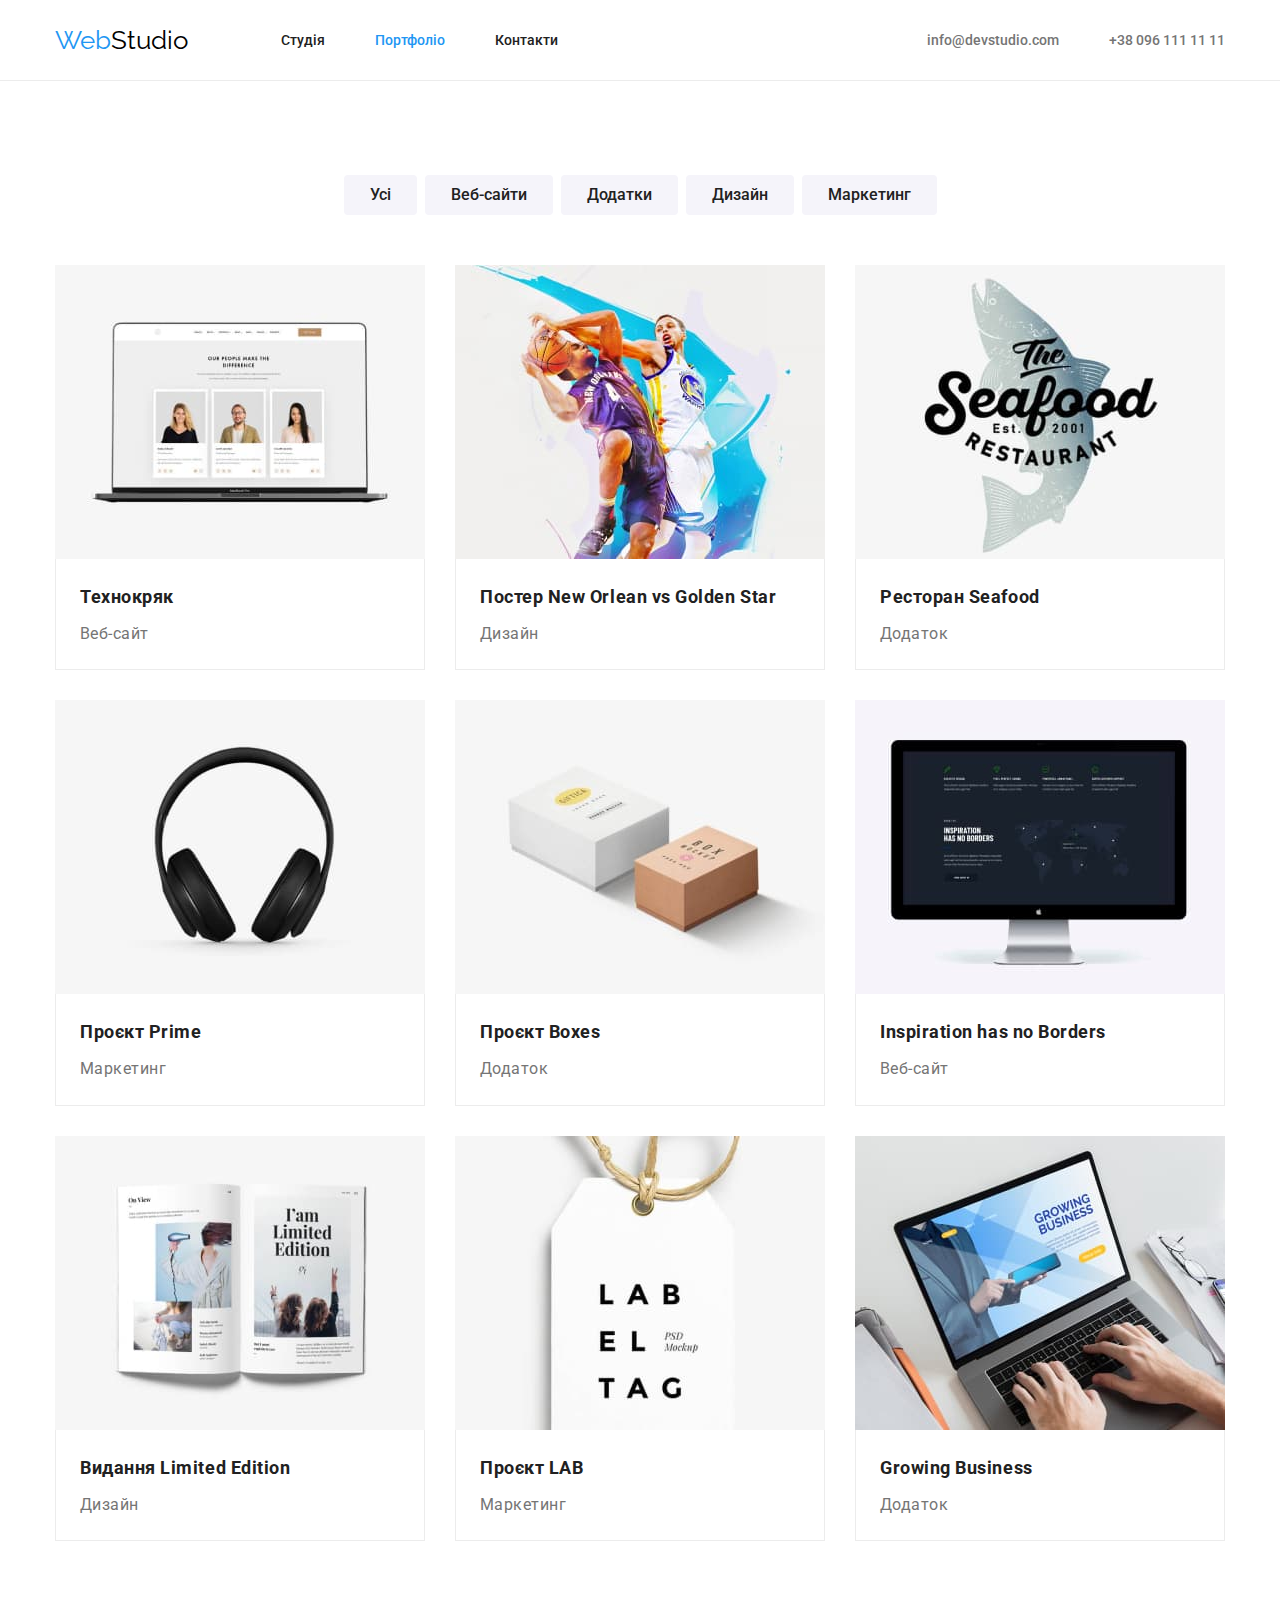
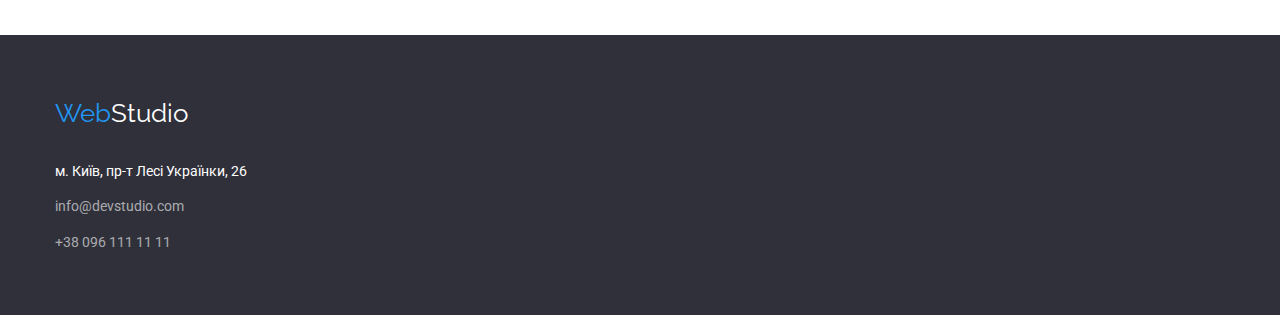
==== portfolio.html @ 14c79001 "Клонирование" ====
<!DOCTYPE html>
<html lang="uk">
  <head>
    <meta charset="UTF-8" />
    <meta http-equiv="X-UA-Compatible" content="IE=edge" />
    <meta name="viewport" content="width=device-width, initial-scale=1.0" />
    <title>Portfolio</title>

    <link rel="preconnect" href="https://fonts.googleapis.com" />
    <link rel="preconnect" href="https://fonts.gstatic.com" crossorigin />
    <link
      href="https://fonts.googleapis.com/css2?family=Raleway:wght@700&family=Roboto:wght@400;500;700;900&display=swap"
      rel="stylesheet"
    />

    <link
      rel="stylesheet"
      href="https://cdnjs.cloudflare.com/ajax/libs/modern-normalize/1.1.0/modern-normalize.min.css"
    />
    <link rel="stylesheet" href="css/styles.css" />
  </head>
  <body>
    <!-- Header -->
    <header class="page-header">
      <div class="header-container display">
          <a
            href="https://borschvs.github.io/goit-markup-hw-03/"
            class="logo"
            rel="noopener"
            target="_blank"
            >Web<span class="logo-type">Studio</span></a
          >

        <!-- Navigation -->
        <nav class="main-nav">
          <ul class="site-nav list">
            <li class="item"><a href="./index.html" class="nav-link">Студія</a></li>
            <li class="item"><a href="#" class="nav-link visit" target="_self" rel="nofollow">Портфоліо</a></li>
            <li class="item"><a href="#" class="nav-link">Контакти</a></li>
          </ul>
        </nav>
          <ul class="contacts list">
            <li class="item">
              <a href="mailto:info@devstudio.com" class="contacts-link"
                >info@devstudio.com</a
              >
            </li>
            <li class="item">
              <a href="tel:+380961111111" class="contacts-link"
                >+38 096 111 11 11</a
              >
            </li>
          </ul>
      </div>
    </header>
    <!-- Main section -->
    <main>
      <!-- Buttons filter -->
       <section class="main-section">
        <div class="container">
        <h1 class="visually-hidden">Menu</h1>
        <ul class="filter list">
          <li class="button-items"><button type="button" class="btn element">Усі</button></li>
          <li class="button-items"><button type="button" class="btn element">Веб-сайти</button></li>
          <li class="button-items"><button type="button" class="btn element">Додатки</button></li>
          <li class="button-items"><button type="button" class="btn element">Дизайн</button></li>
          <li class="button-items"><button type="button" class="btn element">Маркетинг</button></li>
        </ul>

        <h2 class="visually-hidden">Портфоліо</h2>

        <ul class="portfolio list">
          <li class="portfolio-item">
            <a href="#" class="portfolio-link">
            <img
              src="images-portfolio/technocrack.jpg"
              alt="Ноутбук із зображенням сайту"
              width="370"
            />
            <div class="item-container">
              <h3 class="subtitle portfolio">Технокряк</h3>
              <p class="subtitle-text type">Веб-сайт</p>
            </div>
          </a>
          </li>
          <li class="portfolio-item">
            <a href="" class="portfolio-link">
            <img
              src="images-portfolio/new-orlean-vs-gs.jpg"
              alt="Дизайн постеру з баскетболістами"
              width="370"
            />
            <div class="item-container">
              <h3 class="subtitle portfolio">
                Постер New Orlean vs Golden Star
              </h3>
              <p class="subtitle-text type">Дизайн</p>
              </div>
          </a>
          </li>
          <li class="portfolio-item">
            <a href="#" class="portfolio-link">
            <img
              src="images-portfolio/seafood.jpg"
              alt="Логотип ресторану з морепродуктами"
              width="370"
            />
            <div class="item-container">
              <h3 class="subtitle portfolio">Ресторан Seafood</h3>
              <p class="subtitle-text type">Додаток</p>
            </div>
          </a>
          </li>
          <li class="portfolio-item">
            <a href="" class="portfolio-link">
            <img 
            src="images-portfolio/prime.jpg" 
            alt="Навушники" 
            width="370"
            />
            <div class="item-container">
              <h3 class="subtitle portfolio">Проєкт Prime</h3>
              <p class="subtitle-text type">Маркетинг</p>
            </div>
          </a>
          </li>
          <li class="portfolio-item">
            <a href="" class="portfolio-link">
            <img 
            src="images-portfolio/boxes.jpg" 
            alt="Коробки з написами" 
            width="370"
            />
            <div class="item-container">
              <h3 class="subtitle portfolio">Проєкт Boxes</h3>
              <p class="subtitle-text type">Додаток</p>
            </div>
          </a>
        </li>
          <li class="portfolio-item">
            <a href="" class="portfolio-link">
            <img
              src="images-portfolio/inspiration.jpg"
              alt="Екран комп'ютера"
              width="370"
            />
            <div class="item-container">
              <h3 class="subtitle portfolio">Inspiration has no Borders</h3>
              <p class="subtitle-text type">Веб-сайт</p>
            </div>
          </a>
        </li>
          <li class="portfolio-item">
            <a href="" class="portfolio-link">
            <img 
            src="images-portfolio/lim-edition.jpg" 
            alt="Книга" 
            width="370"
            />
            <div class="item-container">
              <h3 class="subtitle portfolio">Видання Limited Edition</h3>
              <p class="subtitle-text type">Дизайн</p>
            </div>
          </a>
        </li>
          <li class="portfolio-item">
            <a href="" class="portfolio-link">
            <img
              src="images-portfolio/lab.jpg"
              alt="Бірка з підписом 'Lab el tag'"
              width="370"
            />
            <div class="item-container">
              <h3 class="subtitle portfolio">Проєкт LAB</h3>
              <p class="subtitle-text type">Маркетинг</p>
            </div>
          </a>
        </li>
          <li class="portfolio-item">
            <a href="" class="portfolio-link">
            <img
              src="images-portfolio/growing.jpg"
              alt="Ноутбук з веб-сайтом на екрані"
              width="370"
            />
            <div class="item-container">
              <h3 class="subtitle portfolio">Growing Business</h3>
              <p class="subtitle-text type">Додаток</p>
            </div>
          </a>
        </li>
        </ul>
      </div>
      </section>
    </main>
    <!-- Footer -->
    <footer>
      <div class="footer container">
        <a href="#" class="logo footer"
          >Web<span class="logo-type">Studio</span></a
        >
        <address class="location">
          <span class="location-type">м. Київ, пр-т Лесі Українки, 26</span>
          <ul class="footer list">
            <li class="item">
              <a href="mailto:info@devstudio.com" class="footer contacts-link"
                >info@devstudio.com</a
              >
            </li>
            <li class="item">
              <a href="tel:+380961111111" class="footer contacts-link"
                >+38 096 111 11 11</a
              >
            </li>
          </ul>
        </address>
      </div>
    </footer>
  </body>
</html>
---- css/styles.css ----
/* #2196F3; #000000; #ffffff; цвета лого */

/* Основной цвет текста color: #757575; */

/* Дополнительный цвет текста color: #212121; */

/* hover #2196F3; */

/* Основной background-color: #ffffff; */

/* Дополнительный background-color: #F5F4FA; */

/* Шаблы  */

/* центрирование margin: 0 auto; */
/* рамка не влияющая на размер элемента */
/* outline: 2px solid (color); */
/* Прозрачная рамка "outline: 2px solid transparent" */

/* Замена Width в FB */
/* flex-basis: calc((100% - кіль-сть_відступів_в_рядку * довжина_одного_відступу_в_рядку) / кіль-сть_елементів_в_рядку) */

/* Default shadow */
/* box-shadow: 0px 2px 1px -1px rgba(0, 0, 0, 0.2), 
0px 1px 1px 0px rgba(0, 0, 0, 0.14), 
0px 1px 3px 0px rgba(0, 0, 0, 0.12); */

/* 

icon {
  display: inline-block; - позволяет корректировать геометрию сточных элементов
  vertical-align: middle; - Центрирование иконок по уровню самого высокого элемента (по центру)
} */

/* Rules: */
/* 1170px gutter 30px отступ слева 15 и справа 15 = 1200px */
/* Не заюзал бордер-бокс - не человек */
/* Проверка верстки переполнением контентом! */

/* Default styles*/
html {
  box-sizing: border-box;
}

img {
  display: block;
}

:root {
  --primary-text-color: #757575;
  --title-text-color: #212121;
  --accent-color: #2196f3;
  --primary-white-color: #ffffff;
  --hover-button-color: #1d86dd;
  --background-color: #2f303a;
  --second-bg-color: #f5f4fa;

  --logo-color: #000000;

  --underline-color: #ececec;

  /* Portfolio */
  --btn-menu-color: #f5f4fa;

  --footer-address-color: rgba(255, 255, 255, 0.6);

  --outline-control-color: #06b785;

  font-family: "Raleway", sans-serif;
  font-family: "Roboto", sans-serif;
}

body {
  font-family: "Roboto", sans-serif;
  background-color: var(--primary-white-color);
  color: var(--primary-text-color);
  margin: 0;
}

/* Скрытие логических элементов (шаблон) 
(Например семантически необходимый, 
но не нужный заголовок в section */

.visually-hidden {
  position: absolute;
  width: 1px;
  height: 1px;
  margin: -1px;
  border: 0;
  padding: 0;

  white-space: nowrap;
  clip-path: inset(100%);
  clip: rect(0 0 0 0);
  overflow: hidden;
}


.section.team {
  margin-bottom: 0;
  padding-top: 94px;
  padding-bottom: 94px;

  background-color: var(--second-bg-color);
}

.main-section {
  padding-top: 94px;
  padding-bottom: 94px;
}



/* Page header */

.page-header {
  border-bottom: 1px solid var(--underline-color);
}

.header-container {
  width: 1200px;
  padding: 0 15px;
  margin: 0 auto;
}

.header-container.display {
  display: flex;
  align-items: center;
}

/* LOGO */

.nav-link.visit {
  color: var(--accent-color);
}

.logo {
  font-family: "Raleway", sans-serif;
  font-size: 26px;
  color: var(--accent-color);
  text-decoration: none;
  line-height: 1.4;
}

.logo > .logo-type {
  color: var(--logo-color);
}

.logo.footer > .logo-type {
  color: var(--primary-white-color);
}

.logo.footer {
  display: inline-block;
  margin-bottom: 28px;
}

/* Navigation */

.list {
  list-style: none;
  padding: 0;
  margin: 0;
}

.footer > .item + .item {
margin-top: 12px;
}

.main-nav {
  margin-left: 93px;
}

.site-nav {
  display: flex;
}

/* Один из вариантов установки корректных отступов без первого элемента */

/* .site-nav .item + .item,
.contacts .item + .item {
  margin-left: 50px;
} */

/* Современный вариант */

.site-nav,
.contacts {
  display: flex;
  gap: 50px;
}

.contacts.list {
  margin-left: auto;
}

.nav-link,
.contacts-link {
  display: block;
  padding: 32px 0;

  color: var(--title-text-color);
  text-decoration: none;
  font-weight: 500;
  font-size: 14px;
  line-height: 1.17;
}

.contacts-link {
  color: var(--primary-text-color);
}

.nav-link:hover,
.contacts-link:hover,
.nav-link:focus,
.contacts-link:focus {
  color: var(--accent-color);
}

/* Hero */
.hero {
  text-align: center;
  padding-top: 200px;
  padding-bottom: 200px;
  background-color: var(--background-color);
}

.hero-title {
  margin-left: auto;
  margin-right: auto;
  margin-top: 0;
  margin-bottom: 0;
  max-width: 696px;

  color: var(--primary-white-color);

  font-size: 44px;
  font-weight: 900;
  line-height: 1.36;
  text-align: center;
letter-spacing: 0.06em;
text-transform: uppercase;
}

/* Button default */

.button {
  display: inline-block;
  min-width: 216px;
  height: 50px;
  padding: 10px 32px;

  font-size: 16px;
  line-height: 1.87;
  font-weight: 700;

  color: var(--title-text-color);
  background-color: var(--background-color);

  border: 2px solid transparent;
  border-radius: 4px;
}

/* Primary btn */

.button.primary {
  margin-top: 30px;
  display: block;
  margin-left: auto;
  margin-right: auto;

  color: var(--primary-white-color);
  background-color: var(--accent-color);
  border: 2px solid transparent;
}

button.primary:hover,
button.primary:focus {
  background-color: var(--hover-button-color);
  cursor: pointer;
}

.button.primary:active {
  color: var(--accent-color);
  background-color: transparent;
  border: 2px solid var(--accent-color);
  cursor: pointer;
}

/* Sections & titles & lists & sybtitles */

/* h2 */

.section.team {
  margin-bottom: 0;
  padding-bottom: 94px;

  background-color: var(--second-bg-color);
}

.section-title {
  color: var(--title-text-color);
  margin-top: 0;
  margin-bottom: 0;

  font-weight: 700;
  font-size: 36px;
  line-height: 1.16;
}

.section-title.team {
  margin-bottom: 50px;
}

/* Lists */

.feauture.section {
  padding-top: 94px;
  padding-bottom: 94px;
}

.feauture-list {
  display: flex;
  flex-wrap: wrap;

  font-size: 14px;
  font-weight: 400;
  line-height: 1.7;
}

.feauture-list .item {
  width: calc((100% - 90px) / 4);
}

.feauture-list .item:not(:nth-child(4n)) {
  margin-right: 30px;
}

.feauture-list .item:not(:nth-child(-n + 4)) {
  margin-bottom: 0;
}

/* About us */

.section.about {
  padding-bottom: 94px;
}

.about-list {
  display: flex;
  flex-wrap: wrap;
  gap: 30px;
}

/* .about-list {
  display: flex;
}

.about-list .item {
  width: calc((100% - 60px) / 3);
  outline: 1px solid var(--outline-control-color);
}

.about-list .item:not(:nth-child(3n)) {
  margin-right: 30px;
} 

.about-list .item:not(:nth-child(-n + 3)) {
 margin-bottom: 0;
} */

/* Team */

.team-list {
  display: flex;
  flex-wrap: wrap;
  gap: 30px;
}

.team-list .item {
  background-color: var(--primary-white-color);
  box-shadow: 0px 1px 3px rgba(0, 0, 0, 0.12), 0px 1px 1px rgba(0, 0, 0, 0.14),
    0px 2px 1px rgba(0, 0, 0, 0.2);
  border-radius: 0px 0px 4px 4px;

  font-weight: 400;
  font-size: 16px;
  line-height: 1.2;
  text-align: center;
  letter-spacing: 0.03em;
  text-align: center;
}

/* Subtitle h3 */

.subtitle {
  margin-bottom: 0;
  margin-top: 0;

  font-weight: 700;
  font-size: 14px;
  line-height: 1.15;
  letter-spacing: 0.03em;
  text-transform: uppercase;
  color: var(--title-text-color);
}
.subtitle-container {
  padding-top: 30px;
  padding-bottom: 30px;
}

.feauture-text {
  margin-top: 10px;
  margin-bottom: 0;

  font-weight: 400;
  font-size: 14px;
  line-height: 1.17;
}

.subtitle-team {
  margin: 0;
  margin-bottom: 10px;

  color: var(--title-text-color);
  font-size: 16px;
  font-weight: 500;
  line-height: 1.18;
}

.subtitle-text.team {
  margin: 0;
  font-size: 16px;
  line-height: 1.18;
}

/* Container centering*/

.container {
  width: 1200px;
  padding-left: 15px;
  padding-right: 15px;
  margin-top: 0px;
  margin-left: auto;
  margin-right: auto;
}

/* title centering */

.centered {
  text-align: center;
  margin-bottom: 50px;
}

/* Footer & Address */

footer {
  padding-top: 60px;
  padding-bottom: 60px;
  background-color: var(--background-color);
}

.footer.container {
  width: 1200px;
  padding: 0 15px;
  margin-top: 0px;
  margin-left: auto;
  margin-right: auto;
  margin-bottom: 0;
}

.location {
  font-style: normal;
  font-weight: 400;
  font-size: 14px;
  line-height: 1.7;
}

.location > .location-type {
  display: inline-block;
  color: var(--primary-white-color);
  margin-bottom: 12px;
}

.footer.contacts-link {
  display: inline-block;
  padding: 0px;

  font-weight: 400;
  color: var(--footer-address-color);
}


.footer.contacts-link:hover {
  color: var(--accent-color);
}

/* 1 of flex variants */

/* .test-container {
  
  width: 1230px;
  padding-left: 15px;
  padding-right: 15px;
  margin-left: auto;
  margin-right: auto;
}


.flex-conteiner {
  display: flex;
  flex-wrap: wrap;
  background-color: teal;

}

.flex-element {
  width: 380px;
  width: calc((100% - 60px) / 3);
  background-color: tomato; 
}

.flex-element:not(:nth-child(3n)) {
  margin-right: 30px;
}

.flex-element:not(:nth-last-child(-n+3)) {
  margin-bottom: 30px;
} */

/* Portfolio styles */

/* Button menu */

.filter.list {
  display: flex;
  flex-wrap: wrap;
  justify-content: center;
  gap: 8px;
  margin-bottom: 50px;
  padding: 0;
}

.button-items {
  min-width: 73px;
}

.btn {
  font-size: 16px;
  font-weight: 500;
  line-height: 1.6;
  text-align: center;

  border: 2px solid transparent;
  border-radius: 4px;
  padding: 6px 25px;
}

.btn.element {
  color: var(--title-text-color);
  background-color: var(--btn-menu-color);
  border: 1px solid transparent;
}

.btn.element:hover,
.btn.element:focus {
  color: var(--primary-white-color);
  background-color: var(--hover-button-color);
  cursor: pointer;
}

.btn.element:active {
  color: var(--accent-color);
  background-color: var(--primary-white-color);
  border: 1px solid var(--accent-color);
  cursor: pointer;
}

/* Portfolio */

.item-container {
  padding: 20px 24px;

  background-color: var(--primary-white-color);
  border-left: 1px solid var(--underline-color);
  border-right: 1px solid var(--underline-color);
  border-bottom: 1px solid var(--underline-color);
}

.portfolio.list {
  display: flex;
  flex-wrap: wrap;
  gap: 30px;
}


.portfolio-link {
  text-decoration: none;
}

.subtitle.portfolio {
  text-transform: none;
  font-size: 18px;
  line-height: 2;
  letter-spacing: 6%;
}

.subtitle-text.type {
  margin: 0;
  margin-top: 4px;

  font-weight: 400;
  font-size: 16px;
  line-height: 1.9;
  letter-spacing: 0.03em;

  color: var(--primary-text-color);
}
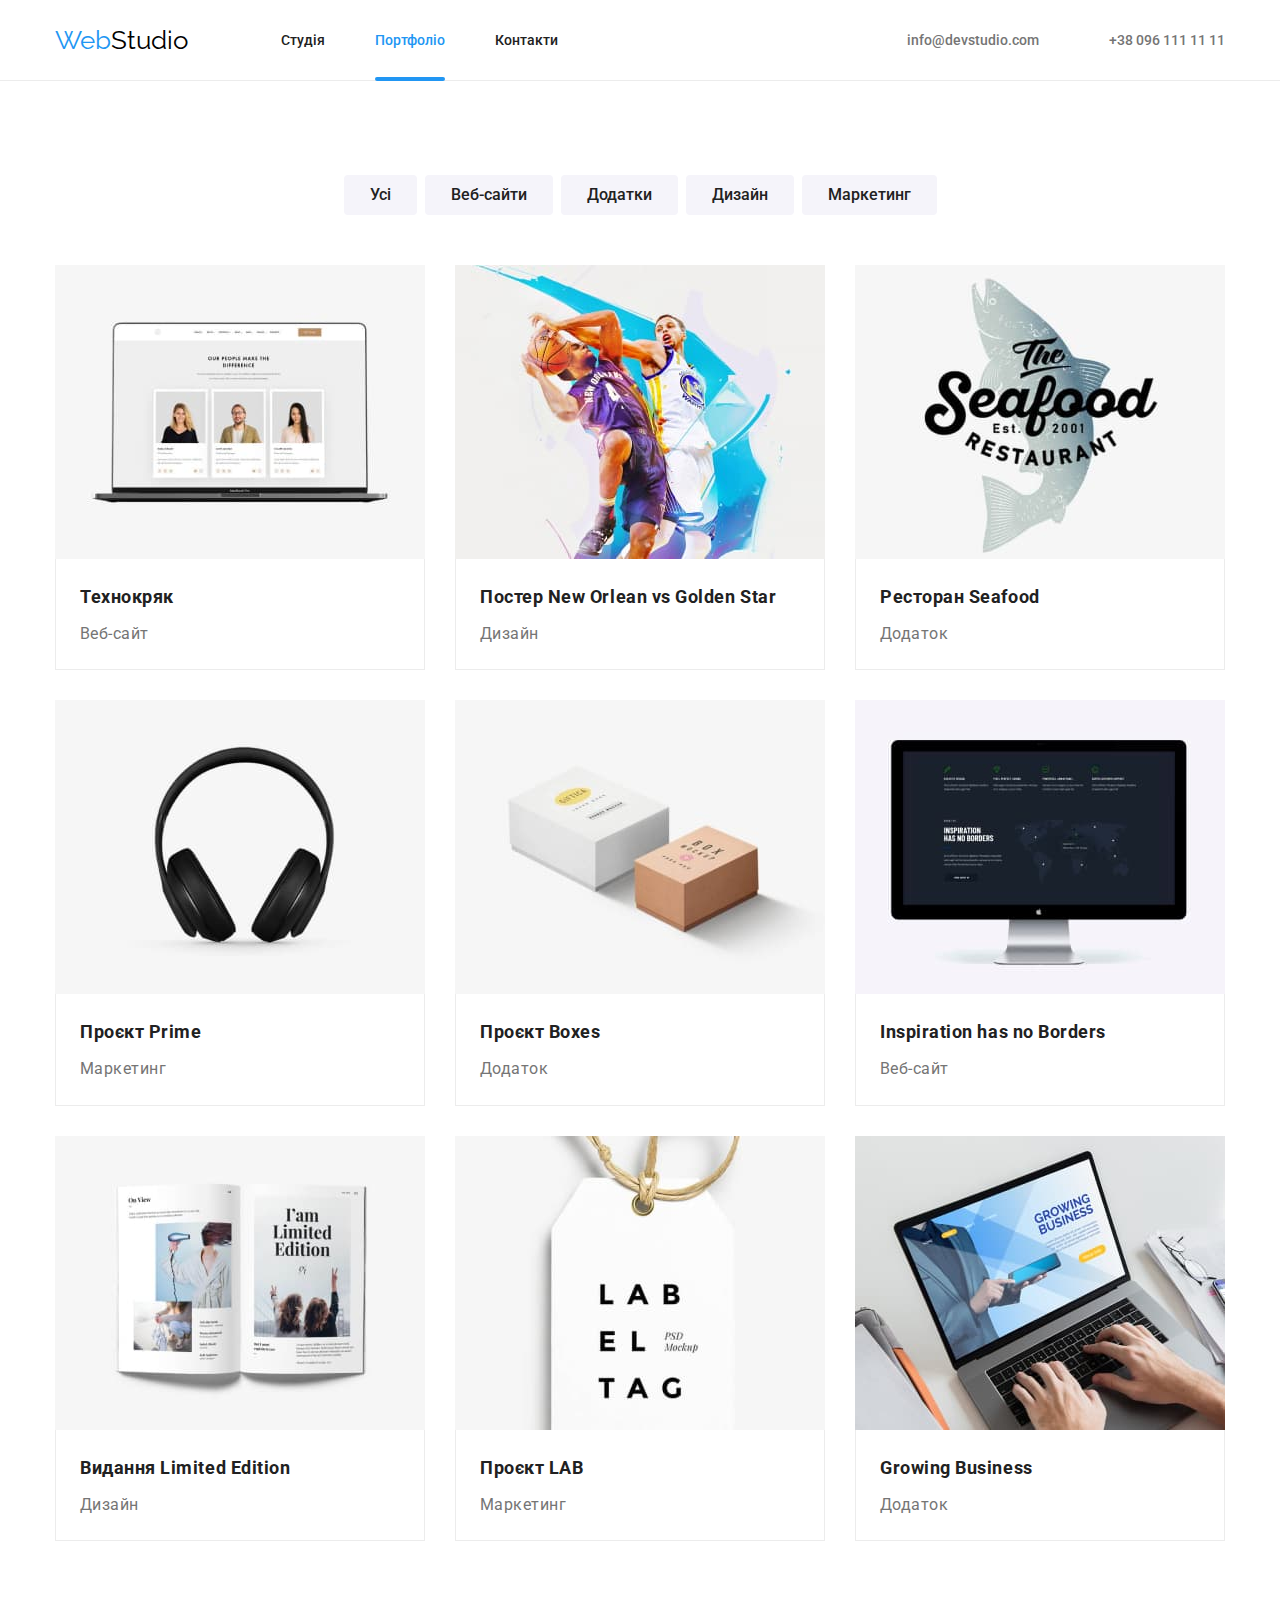
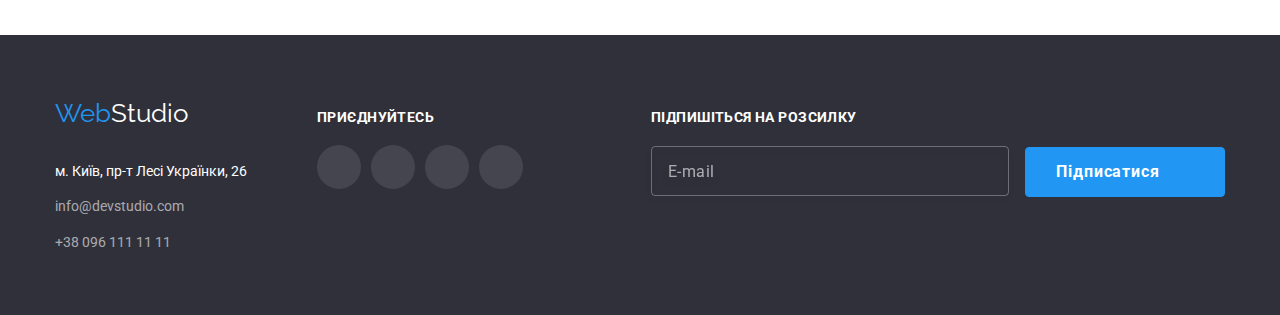
==== commit e61594b5: "Робота над помилками hw-6" ====
--- a/portfolio.html
+++ b/portfolio.html
@@ -24,7 +24,7 @@
     <header class="page-header">
       <div class="header-container display">
           <a
-            href="https://borschvs.github.io/goit-markup-hw-03/"
+            href="https://borschvs.github.io/goit-markup-hw-06/"
             class="logo"
             rel="noopener"
             target="_blank"
@@ -39,22 +39,26 @@
             <li class="item"><a href="#" class="nav-link">Контакти</a></li>
           </ul>
         </nav>
-          <ul class="contacts list">
-            <li class="item">
-              <a href="mailto:info@devstudio.com" class="contacts-link"
-                >info@devstudio.com</a
-              >
-            </li>
-            <li class="item">
-              <a href="tel:+380961111111" class="contacts-link"
-                >+38 096 111 11 11</a
-              >
-            </li>
-          </ul>
+        <ul class="contacts list">
+          <li class="contacts-item">
+            <a href="mailto:info@devstudio.com" class="contacts-link"
+              ><svg class="icon-post" width="16" height="12">
+                <use href="./images/symbol-defs.svg#icon-envelope"></use>
+              </svg>info@devstudio.com</a
+            >
+          </li>
+          <li class="contacts-item">
+            <a href="tel:+380961111111" class="contacts-link"
+              ><svg class="icon-phone" width="10" height="16">
+                <use href="./images/symbol-defs.svg#icon-smartphone"></use>
+              </svg>+38 096 111 11 11</a
+            >
+          </li>
+        </ul>
       </div>
     </header>
     <!-- Main section -->
-    <main>
+    <main class="main-portfolio">
       <!-- Buttons filter -->
        <section class="main-section">
         <div class="container">
@@ -64,7 +68,7 @@
           <li class="button-items"><button type="button" class="btn element">Веб-сайти</button></li>
           <li class="button-items"><button type="button" class="btn element">Додатки</button></li>
           <li class="button-items"><button type="button" class="btn element">Дизайн</button></li>
-          <li class="button-items"><button type="button" class="btn element">Маркетинг</button></li>
+          <li class="button-items test"><button type="button" class="btn element">Маркетинг</button></li>
         </ul>
 
         <h2 class="visually-hidden">Портфоліо</h2>
@@ -72,11 +76,15 @@
         <ul class="portfolio list">
           <li class="portfolio-item">
             <a href="#" class="portfolio-link">
+              <div class="text-position">
             <img
               src="images-portfolio/technocrack.jpg"
               alt="Ноутбук із зображенням сайту"
               width="370"
-            />
+              class="img-box"
+            />
+            <p class="description-text">Ресурс пропонує комплексні пропозиції з різним рівнем функціоналу та сервісів. Все це дозволить відвідувачу отримати вичерпні відомості про компанію чи приватну особу.</p>
+          </div>
             <div class="item-container">
               <h3 class="subtitle portfolio">Технокряк</h3>
               <p class="subtitle-text type">Веб-сайт</p>
@@ -85,11 +93,14 @@
           </li>
           <li class="portfolio-item">
             <a href="" class="portfolio-link">
+              <div class="text-position">
             <img
               src="images-portfolio/new-orlean-vs-gs.jpg"
               alt="Дизайн постеру з баскетболістами"
               width="370"
             />
+            <p class="description-text">Ресурс пропонує комплексні пропозиції з різним рівнем функціоналу та сервісів. Все це дозволить відвідувачу отримати вичерпні відомості про компанію чи приватну особу.</p>
+            </div>
             <div class="item-container">
               <h3 class="subtitle portfolio">
                 Постер New Orlean vs Golden Star
@@ -100,11 +111,14 @@
           </li>
           <li class="portfolio-item">
             <a href="#" class="portfolio-link">
+              <div class="text-position">
             <img
               src="images-portfolio/seafood.jpg"
               alt="Логотип ресторану з морепродуктами"
               width="370"
             />
+            <p class="description-text">Ресурс пропонує комплексні пропозиції з різним рівнем функціоналу та сервісів. Все це дозволить відвідувачу отримати вичерпні відомості про компанію чи приватну особу.</p>
+            </div>
             <div class="item-container">
               <h3 class="subtitle portfolio">Ресторан Seafood</h3>
               <p class="subtitle-text type">Додаток</p>
@@ -113,11 +127,14 @@
           </li>
           <li class="portfolio-item">
             <a href="" class="portfolio-link">
+              <div class="text-position">
             <img 
             src="images-portfolio/prime.jpg" 
             alt="Навушники" 
             width="370"
             />
+            <p class="description-text">Ресурс пропонує комплексні пропозиції з різним рівнем функціоналу та сервісів. Все це дозволить відвідувачу отримати вичерпні відомості про компанію чи приватну особу.</p>
+            </div>
             <div class="item-container">
               <h3 class="subtitle portfolio">Проєкт Prime</h3>
               <p class="subtitle-text type">Маркетинг</p>
@@ -126,11 +143,14 @@
           </li>
           <li class="portfolio-item">
             <a href="" class="portfolio-link">
+              <div class="text-position">
             <img 
             src="images-portfolio/boxes.jpg" 
             alt="Коробки з написами" 
             width="370"
             />
+            <p class="description-text">Ресурс пропонує комплексні пропозиції з різним рівнем функціоналу та сервісів. Все це дозволить відвідувачу отримати вичерпні відомості про компанію чи приватну особу.</p>
+            </div>
             <div class="item-container">
               <h3 class="subtitle portfolio">Проєкт Boxes</h3>
               <p class="subtitle-text type">Додаток</p>
@@ -139,24 +159,31 @@
         </li>
           <li class="portfolio-item">
             <a href="" class="portfolio-link">
+              <div class="text-position">
             <img
               src="images-portfolio/inspiration.jpg"
               alt="Екран комп'ютера"
               width="370"
             />
+            <p class="description-text">Ресурс пропонує комплексні пропозиції з різним рівнем функціоналу та сервісів. Все це дозволить відвідувачу отримати вичерпні відомості про компанію чи приватну особу.</p>
+            </div>
             <div class="item-container">
               <h3 class="subtitle portfolio">Inspiration has no Borders</h3>
               <p class="subtitle-text type">Веб-сайт</p>
-            </div>
-          </a>
-        </li>
-          <li class="portfolio-item">
-            <a href="" class="portfolio-link">
+
+            </div>
+          </a>
+        </li>
+          <li class="portfolio-item">
+            <a href="" class="portfolio-link">
+              <div class="text-position">
             <img 
             src="images-portfolio/lim-edition.jpg" 
             alt="Книга" 
             width="370"
             />
+          <p class="description-text">Ресурс пропонує комплексні пропозиції з різним рівнем функціоналу та сервісів. Все це дозволить відвідувачу отримати вичерпні відомості про компанію чи приватну особу.</p>
+            </div>
             <div class="item-container">
               <h3 class="subtitle portfolio">Видання Limited Edition</h3>
               <p class="subtitle-text type">Дизайн</p>
@@ -165,11 +192,14 @@
         </li>
           <li class="portfolio-item">
             <a href="" class="portfolio-link">
+              <div class="text-position">
             <img
               src="images-portfolio/lab.jpg"
               alt="Бірка з підписом 'Lab el tag'"
               width="370"
             />
+            <p class="description-text">Ресурс пропонує комплексні пропозиції з різним рівнем функціоналу та сервісів. Все це дозволить відвідувачу отримати вичерпні відомості про компанію чи приватну особу.</p>
+            </div>
             <div class="item-container">
               <h3 class="subtitle portfolio">Проєкт LAB</h3>
               <p class="subtitle-text type">Маркетинг</p>
@@ -178,11 +208,14 @@
         </li>
           <li class="portfolio-item">
             <a href="" class="portfolio-link">
+              <div class="text-position">
             <img
               src="images-portfolio/growing.jpg"
               alt="Ноутбук з веб-сайтом на екрані"
               width="370"
             />
+          <p class="description-text">Ресурс пропонує комплексні пропозиції з різним рівнем функціоналу та сервісів. Все це дозволить відвідувачу отримати вичерпні відомості про компанію чи приватну особу.</p>
+            </div>
             <div class="item-container">
               <h3 class="subtitle portfolio">Growing Business</h3>
               <p class="subtitle-text type">Додаток</p>
@@ -196,24 +229,67 @@
     <!-- Footer -->
     <footer>
       <div class="footer container">
-        <a href="#" class="logo footer"
-          >Web<span class="logo-type">Studio</span></a
-        >
-        <address class="location">
-          <span class="location-type">м. Київ, пр-т Лесі Українки, 26</span>
-          <ul class="footer list">
-            <li class="item">
-              <a href="mailto:info@devstudio.com" class="footer contacts-link"
-                >info@devstudio.com</a
-              >
-            </li>
-            <li class="item">
-              <a href="tel:+380961111111" class="footer contacts-link"
-                >+38 096 111 11 11</a
-              >
+        <div class="location-block">
+          <a href="#" class="logo footer">Web<span class="logo-type">Studio</span></a>
+
+          <address class="location">
+            <span class="location-type">м. Київ, пр-т Лесі Українки, 26</span>
+            <ul class="footer list">
+              <li class="item">
+                <a href="mailto:info@devstudio.com" class="footer contacts-link"
+                  >info@devstudio.com</a
+                >
+              </li>
+              <li class="item">
+                <a href="tel:+380961111111" class="footer contacts-link">+38 096 111 11 11</a>
+              </li>
+            </ul>
+          </address>
+        </div>
+        <div class="social-block">
+          <h3 class="subscribe subtitle">приєднуйтесь</h3>
+          <ul class="list social-icons">
+            <li class="icon-item">
+              <a class="social icon-link" href="#">
+                <svg class="team-icons">
+                  <use class="icon" href="./images/symbol-defs.svg#icon-instagram"></use>
+                </svg>
+              </a>
+            </li>
+            <li class="icon-item">
+              <a class="social icon-link" href="#">
+                <svg class="team-icons">
+                  <use class="icon" href="./images/symbol-defs.svg#icon-twitter"></use>
+                </svg>
+              </a>
+            </li>
+            <li class="icon-item">
+              <a class="social icon-link" href="#">
+                <svg class="team-icons">
+                  <use class="icon" href="./images/symbol-defs.svg#icon-facebook"></use>
+                </svg>
+              </a>
+            </li>
+            <li class="icon-item">
+              <a class="social icon-link" href="#">
+                <svg class="team-icons">
+                  <use class="icon" href="./images/symbol-defs.svg#icon-linkedin"></use>
+                </svg>
+              </a>
             </li>
           </ul>
-        </address>
+        </div>
+        <form class="subscribe-form">
+            <h3 class="submit-field-title">Підпишіться на розсилку</h3>
+          <label class="subscribe-field">
+            <input class="subscribe-input" class="email" type="email" placeholder="E-mail"/>
+          </label>
+            <button class="button-submit">
+              Підписатися
+              <svg class="icon-send" width="24" height="24"><use href="./images/symbol-defs.svg#icon-send"></use></svg>
+            </button>
+          </div>
+        </form>
       </div>
     </footer>
   </body>
--- a/css/styles.css
+++ b/css/styles.css
@@ -54,8 +54,13 @@
   --hover-button-color: #1d86dd;
   --background-color: #2f303a;
   --second-bg-color: #f5f4fa;
-
+  --bg-overlay-color: #c4c4c4;
   --logo-color: #000000;
+
+  --transparent-bgc-grey: rgba(47, 48, 58, 0.8);
+  --transparent-bgc-blue: rgba(33, 150, 243, 0.9);
+
+  --about-text-color: rgba(255, 255, 255, 1);
 
   --underline-color: #ececec;
 
@@ -68,6 +73,21 @@
 
   font-family: "Raleway", sans-serif;
   font-family: "Roboto", sans-serif;
+
+  /* icons */
+  --icon-color: #afb1b8;
+
+  --footer-icon-color: rgba(255, 255, 255, 0.1);
+
+  /* modal */
+  --backdrop-color: rgba(0, 0, 0, 0.1);
+
+  /* form */
+  --placeholder-color: rgba(117, 117, 117, 0.5);
+  --border-color: rgba(33, 33, 33, 0.2);
+  --border-color-subscribe: rgba(255, 255, 255, 0.3);
+
+  --filter-d-shadow: rgba(0, 0, 0, 0.15);
 }
 
 body {
@@ -95,7 +115,6 @@
   overflow: hidden;
 }
 
-
 .section.team {
   margin-bottom: 0;
   padding-top: 94px;
@@ -109,329 +128,12 @@
   padding-bottom: 94px;
 }
 
-
-
-/* Page header */
-
-.page-header {
-  border-bottom: 1px solid var(--underline-color);
-}
-
-.header-container {
-  width: 1200px;
-  padding: 0 15px;
-  margin: 0 auto;
-}
-
-.header-container.display {
-  display: flex;
-  align-items: center;
-}
-
-/* LOGO */
-
-.nav-link.visit {
-  color: var(--accent-color);
-}
-
-.logo {
-  font-family: "Raleway", sans-serif;
-  font-size: 26px;
-  color: var(--accent-color);
-  text-decoration: none;
-  line-height: 1.4;
-}
-
-.logo > .logo-type {
-  color: var(--logo-color);
-}
-
-.logo.footer > .logo-type {
-  color: var(--primary-white-color);
-}
-
-.logo.footer {
-  display: inline-block;
-  margin-bottom: 28px;
-}
-
-/* Navigation */
+/* list */
 
 .list {
   list-style: none;
   padding: 0;
   margin: 0;
-}
-
-.footer > .item + .item {
-margin-top: 12px;
-}
-
-.main-nav {
-  margin-left: 93px;
-}
-
-.site-nav {
-  display: flex;
-}
-
-/* Один из вариантов установки корректных отступов без первого элемента */
-
-/* .site-nav .item + .item,
-.contacts .item + .item {
-  margin-left: 50px;
-} */
-
-/* Современный вариант */
-
-.site-nav,
-.contacts {
-  display: flex;
-  gap: 50px;
-}
-
-.contacts.list {
-  margin-left: auto;
-}
-
-.nav-link,
-.contacts-link {
-  display: block;
-  padding: 32px 0;
-
-  color: var(--title-text-color);
-  text-decoration: none;
-  font-weight: 500;
-  font-size: 14px;
-  line-height: 1.17;
-}
-
-.contacts-link {
-  color: var(--primary-text-color);
-}
-
-.nav-link:hover,
-.contacts-link:hover,
-.nav-link:focus,
-.contacts-link:focus {
-  color: var(--accent-color);
-}
-
-/* Hero */
-.hero {
-  text-align: center;
-  padding-top: 200px;
-  padding-bottom: 200px;
-  background-color: var(--background-color);
-}
-
-.hero-title {
-  margin-left: auto;
-  margin-right: auto;
-  margin-top: 0;
-  margin-bottom: 0;
-  max-width: 696px;
-
-  color: var(--primary-white-color);
-
-  font-size: 44px;
-  font-weight: 900;
-  line-height: 1.36;
-  text-align: center;
-letter-spacing: 0.06em;
-text-transform: uppercase;
-}
-
-/* Button default */
-
-.button {
-  display: inline-block;
-  min-width: 216px;
-  height: 50px;
-  padding: 10px 32px;
-
-  font-size: 16px;
-  line-height: 1.87;
-  font-weight: 700;
-
-  color: var(--title-text-color);
-  background-color: var(--background-color);
-
-  border: 2px solid transparent;
-  border-radius: 4px;
-}
-
-/* Primary btn */
-
-.button.primary {
-  margin-top: 30px;
-  display: block;
-  margin-left: auto;
-  margin-right: auto;
-
-  color: var(--primary-white-color);
-  background-color: var(--accent-color);
-  border: 2px solid transparent;
-}
-
-button.primary:hover,
-button.primary:focus {
-  background-color: var(--hover-button-color);
-  cursor: pointer;
-}
-
-.button.primary:active {
-  color: var(--accent-color);
-  background-color: transparent;
-  border: 2px solid var(--accent-color);
-  cursor: pointer;
-}
-
-/* Sections & titles & lists & sybtitles */
-
-/* h2 */
-
-.section.team {
-  margin-bottom: 0;
-  padding-bottom: 94px;
-
-  background-color: var(--second-bg-color);
-}
-
-.section-title {
-  color: var(--title-text-color);
-  margin-top: 0;
-  margin-bottom: 0;
-
-  font-weight: 700;
-  font-size: 36px;
-  line-height: 1.16;
-}
-
-.section-title.team {
-  margin-bottom: 50px;
-}
-
-/* Lists */
-
-.feauture.section {
-  padding-top: 94px;
-  padding-bottom: 94px;
-}
-
-.feauture-list {
-  display: flex;
-  flex-wrap: wrap;
-
-  font-size: 14px;
-  font-weight: 400;
-  line-height: 1.7;
-}
-
-.feauture-list .item {
-  width: calc((100% - 90px) / 4);
-}
-
-.feauture-list .item:not(:nth-child(4n)) {
-  margin-right: 30px;
-}
-
-.feauture-list .item:not(:nth-child(-n + 4)) {
-  margin-bottom: 0;
-}
-
-/* About us */
-
-.section.about {
-  padding-bottom: 94px;
-}
-
-.about-list {
-  display: flex;
-  flex-wrap: wrap;
-  gap: 30px;
-}
-
-/* .about-list {
-  display: flex;
-}
-
-.about-list .item {
-  width: calc((100% - 60px) / 3);
-  outline: 1px solid var(--outline-control-color);
-}
-
-.about-list .item:not(:nth-child(3n)) {
-  margin-right: 30px;
-} 
-
-.about-list .item:not(:nth-child(-n + 3)) {
- margin-bottom: 0;
-} */
-
-/* Team */
-
-.team-list {
-  display: flex;
-  flex-wrap: wrap;
-  gap: 30px;
-}
-
-.team-list .item {
-  background-color: var(--primary-white-color);
-  box-shadow: 0px 1px 3px rgba(0, 0, 0, 0.12), 0px 1px 1px rgba(0, 0, 0, 0.14),
-    0px 2px 1px rgba(0, 0, 0, 0.2);
-  border-radius: 0px 0px 4px 4px;
-
-  font-weight: 400;
-  font-size: 16px;
-  line-height: 1.2;
-  text-align: center;
-  letter-spacing: 0.03em;
-  text-align: center;
-}
-
-/* Subtitle h3 */
-
-.subtitle {
-  margin-bottom: 0;
-  margin-top: 0;
-
-  font-weight: 700;
-  font-size: 14px;
-  line-height: 1.15;
-  letter-spacing: 0.03em;
-  text-transform: uppercase;
-  color: var(--title-text-color);
-}
-.subtitle-container {
-  padding-top: 30px;
-  padding-bottom: 30px;
-}
-
-.feauture-text {
-  margin-top: 10px;
-  margin-bottom: 0;
-
-  font-weight: 400;
-  font-size: 14px;
-  line-height: 1.17;
-}
-
-.subtitle-team {
-  margin: 0;
-  margin-bottom: 10px;
-
-  color: var(--title-text-color);
-  font-size: 16px;
-  font-weight: 500;
-  line-height: 1.18;
-}
-
-.subtitle-text.team {
-  margin: 0;
-  font-size: 16px;
-  line-height: 1.18;
 }
 
 /* Container centering*/
@@ -445,6 +147,543 @@
   margin-right: auto;
 }
 
+/* Page header */
+
+.page-header {
+  min-height: 80px;
+  width: 100%;
+  top: 0;
+  left: 0;
+
+  background-color: var(--primary-white-color);
+  border-bottom: 1px solid var(--underline-color);
+}
+
+.header-container {
+  width: 1200px;
+  padding: 0 15px;
+  margin: 0 auto;
+}
+
+.header-container.display {
+  display: flex;
+  align-items: center;
+}
+
+/* LOGO */
+
+.nav-link.visit {
+  position: relative;
+  color: var(--accent-color);
+}
+
+.nav-link.visit::after {
+  content: "";
+  position: absolute;
+  bottom: -1px;
+  left: 0;
+  width: 100%;
+  height: 4px;
+  background-color: var(--accent-color);
+  border-radius: 2px;
+}
+
+.logo {
+  font-family: "Raleway", sans-serif;
+  font-size: 26px;
+  color: var(--accent-color);
+  text-decoration: none;
+  line-height: 1.4;
+}
+
+.logo > .logo-type {
+  color: var(--logo-color);
+}
+
+.logo.footer > .logo-type {
+  color: var(--primary-white-color);
+}
+
+.logo.footer {
+  display: inline-block;
+  margin-bottom: 28px;
+}
+
+/* Navigation */
+
+.main-nav {
+  margin-left: 93px;
+}
+
+.site-nav {
+  display: flex;
+}
+
+.link {
+  display: inline;
+}
+
+.icon-post,
+.icon-phone {
+  display: inline-flex;
+  align-items: center;
+  margin-right: 10px;
+
+  cursor: pointer;
+
+  transition: fill 250ms cubic-bezier(0.4, 0, 0.2, 1);
+}
+
+.icon-post:hover,
+.icon-post:focus,
+.icon-phone:hover,
+.icon-phone:focus {
+  fill: currentColor;
+}
+
+/* Один из вариантов установки корректных отступов без первого элемента */
+
+/* .site-nav .item + .item,
+.contacts .item + .item {
+  margin-left: 50px;
+} */
+
+/* Современный вариант */
+
+.site-nav,
+.contacts {
+  display: flex;
+  gap: 50px;
+}
+
+.contacts.list {
+  margin-left: auto;
+}
+
+.nav-link,
+.contacts-link {
+  display: flex;
+  align-items: center;
+  padding: 32px 0;
+
+  fill: var(--primary-text-color);
+  color: var(--title-text-color);
+  text-decoration: none;
+  font-weight: 500;
+  font-size: 14px;
+  line-height: 1.17;
+
+  transition: color 250ms cubic-bezier(0.4, 0, 0.2, 1);
+}
+
+.contacts-link {
+  color: var(--primary-text-color);
+}
+
+.nav-link:hover,
+.contacts-link:hover,
+.nav-link:focus,
+.contacts-link:focus {
+  color: var(--accent-color);
+  fill: var(--accent-color);
+}
+
+/* Hero */
+.hero {
+  text-align: center;
+  padding-top: 200px;
+  padding-bottom: 200px;
+  background-color: var(--background-color);
+  margin-left: auto;
+  margin-right: auto;
+}
+
+.hero-title {
+  margin-left: auto;
+  margin-right: auto;
+  margin-top: 0;
+  margin-bottom: 0;
+  max-width: 696px;
+  padding: 0;
+
+  color: var(--primary-white-color);
+
+  font-size: 44px;
+  font-weight: 900;
+  line-height: 1.36;
+  text-align: center;
+  letter-spacing: 0.06em;
+  text-transform: uppercase;
+}
+
+.overlay {
+  min-height: 600px;
+  max-width: 1600px;
+  background-color: var(--bg-overlay-color);
+  background-image: linear-gradient(to right, rgba(47, 48, 58, 0.4), rgba(47, 48, 58, 0.4)),
+    url(../images/dec-pic/overlay-1.jpg);
+  background-repeat: no-repeat;
+  background-size: cover;
+}
+
+/* Button default */
+
+.button {
+  display: inline-block;
+  min-width: 216px;
+  height: 50px;
+  padding: 10px 32px;
+  border: 2px solid transparent;
+  border-radius: 4px;
+
+  font-size: 16px;
+  line-height: 1.87;
+  font-weight: 700;
+
+  color: var(--title-text-color);
+  background-color: var(--accent-color);
+
+  cursor: pointer;
+
+  transition: color 250ms cubic-bezier(0.4, 0, 0.2, 1),
+    background-color 250ms cubic-bezier(0.4, 0, 0.2, 1);
+}
+
+/* Primary btn */
+
+.button.primary {
+  margin-top: 30px;
+  display: block;
+  margin-left: auto;
+  margin-right: auto;
+
+  color: var(--primary-white-color);
+  background-color: var(--accent-color);
+  border: 2px solid transparent;
+}
+
+button.primary:hover,
+button.primary:focus {
+  background-color: var(--hover-button-color);
+}
+
+.button.primary:active {
+  color: var(--accent-color);
+  background-color: transparent;
+  border: 2px solid var(--accent-color);
+  cursor: pointer;
+}
+
+/* .button.second {
+  display: inline-flex;
+  align-items: center;
+  justify-content: center;
+  margin-top: 25px;
+
+  color: white;
+  background-color: #grey;
+} */
+
+/* .button.second:hover,
+.button.second:focus {
+  background-color: var(--hover-button-color);
+  cursor: pointer;
+} */
+
+/* .button.second:active {
+  color: var(--accent-color);
+  background-color: transparent;
+  border: 2px solid var(--accent-color);
+  cursor: pointer;
+} */
+
+/* .button.second::before {
+  content: '';
+  width: 20px;
+  height: 20px;
+  background-color: red;
+  margin-right: 10px;
+} */
+/* Sections & titles & lists & sybtitles */
+
+/* Section */
+
+.section {
+  margin-bottom: 0;
+  padding-top: 94px;
+  padding-bottom: 94px;
+}
+
+.section.team {
+  margin-bottom: 0;
+  padding-bottom: 94px;
+
+  background-color: var(--second-bg-color);
+}
+
+.section-title {
+  color: var(--title-text-color);
+  margin-top: 0;
+  margin-bottom: 0;
+
+  font-weight: 700;
+  font-size: 36px;
+  line-height: 1.16;
+}
+
+.section-title.team {
+  margin-bottom: 50px;
+}
+
+/* Feauture */
+
+.feauture.section {
+  padding-top: 94px;
+  padding-bottom: 94px;
+}
+
+.feauture-list {
+  display: flex;
+  flex-wrap: wrap;
+
+  font-size: 14px;
+  font-weight: 400;
+  line-height: 1.7;
+}
+
+.feauture-text {
+  margin-top: 10px;
+  margin-bottom: 0;
+
+  font-weight: 400;
+  font-size: 14px;
+  line-height: 1.17;
+}
+
+.feauture-list .item {
+  width: calc((100% - 90px) / 4);
+}
+
+.feauture-list .item:not(:nth-child(4n)) {
+  margin-right: 30px;
+}
+
+.feauture-list .item:not(:nth-child(-n + 4)) {
+  margin-bottom: 0;
+}
+
+/* Icon settings */
+
+.icon-container.feauture {
+  display: inline-flex;
+  width: 270px;
+  height: 120px;
+  justify-content: center;
+  align-items: center;
+  background-color: var(--btn-menu-color);
+  margin-bottom: 30px;
+}
+
+.icon-feauture {
+  width: 70px;
+  height: 70px;
+}
+
+.icon-link {
+  display: inline-flex;
+  width: 44px;
+  height: 44px;
+  justify-content: center;
+  align-items: center;
+  text-decoration: none;
+  border-radius: 50px;
+
+  background-color: var(--primary-white-color);
+  fill: var(--icon-color);
+
+  cursor: pointer;
+
+  transition: background-color 250ms cubic-bezier(0.4, 0, 0.2, 1),
+    fill 250ms cubic-bezier(0.4, 0, 0.2, 1);
+  /* box-shadow 250ms cubic-bezier(0.4, 0, 0.2, 1) */
+}
+
+.icon-link:hover,
+.icon-link:focus {
+  fill: var(--primary-white-color);
+  background-color: var(--accent-color);
+
+  /* box-shadow: 0px 1px 3px rgba(0, 0, 0, 0.12), 0px 1px 1px rgba(0, 0, 0, 0.14),
+    0px 2px 1px rgba(0, 0, 0, 0.2); */
+}
+
+.icon-link:active {
+  /* box-shadow: inset 1px 1px 3px 0px rgba(0, 0, 0, 0.12), inset 1px 1px 3px 0px rgba(0, 0, 0, 0.14),
+    inset -1px 1px 1px 0px rgba(0, 0, 0, 0.2); */
+}
+
+.team-icons {
+  width: 20px;
+  height: 20px;
+  gap: 30px;
+}
+
+.client.section-title {
+  text-align: center;
+  margin-bottom: 50px;
+  padding: 0;
+}
+
+.icon.list {
+  display: inline-flex;
+  gap: 30px;
+}
+
+.icon-link.partner {
+  display: inline-flex;
+
+  width: 170px;
+  height: 92px;
+  padding: 0;
+  margin-top: 0;
+
+  border: 1px solid var(--icon-color);
+  border-radius: 4px;
+  fill: var(--icon-color);
+
+  transition: fill 250ms cubic-bezier(0.4, 0, 0.2, 1), border 250ms cubic-bezier(0.4, 0, 0.2, 1);
+}
+
+.icon-link.partner:nth-last-child(1) {
+  margin: 0;
+}
+
+.icon-link.partner:hover,
+.icon-link.partner:focus {
+  background-color: transparent;
+  fill: var(--accent-color);
+  border: 1px solid var(--accent-color);
+  box-shadow: none;
+}
+
+.partner-icon {
+  display: inline-flex;
+  justify-content: center;
+  flex-wrap: nowrap;
+}
+
+/* About us */
+
+.section.about {
+  padding-top: 0;
+}
+
+.about-list {
+  display: flex;
+  flex-wrap: wrap;
+  gap: 30px;
+}
+
+.about-thumb {
+  position: relative;
+}
+
+.about-text {
+  position: absolute;
+  bottom: 0;
+  left: 0;
+  margin: 0;
+
+  width: 100%;
+  padding: 27px 0;
+  text-align: center;
+
+  font-style: normal;
+  font-weight: 700;
+  font-size: 14px;
+  line-height: 1.14;
+  text-align: center;
+  letter-spacing: 0.03em;
+  text-transform: uppercase;
+
+  color: var(--about-text-color);
+  background-color: var(--transparent-bgc-grey);
+}
+
+/* .about-list {
+  display: flex;
+}
+
+.about-list .item {
+  width: calc((100% - 60px) / 3);
+  outline: 1px solid var(--outline-control-color);
+}
+
+.about-list .item:not(:nth-child(3n)) {
+  margin-right: 30px;
+} 
+
+.about-list .item:not(:nth-child(-n + 3)) {
+ margin-bottom: 0;
+} */
+
+/* Team */
+
+.team-list {
+  display: flex;
+  flex-wrap: wrap;
+  gap: 30px;
+}
+
+.team-list .item {
+  background-color: var(--primary-white-color);
+  box-shadow: 0px 1px 3px rgba(0, 0, 0, 0.12), 0px 1px 1px rgba(0, 0, 0, 0.14),
+    0px 2px 1px rgba(0, 0, 0, 0.2);
+  border-radius: 0px 0px 4px 4px;
+
+  font-weight: 400;
+  font-size: 16px;
+  line-height: 1.2;
+  text-align: center;
+  letter-spacing: 0.03em;
+  text-align: center;
+}
+
+/* Subtitle h3 */
+
+.subtitle {
+  margin-bottom: 0;
+  margin-top: 0;
+
+  font-weight: 700;
+  font-size: 14px;
+  line-height: 1.15;
+  letter-spacing: 0.03em;
+  text-transform: uppercase;
+  color: var(--title-text-color);
+}
+.subtitle-container {
+  padding-top: 30px;
+  padding-bottom: 30px;
+}
+
+.subtitle-team {
+  margin: 0;
+  margin-bottom: 10px;
+
+  color: var(--title-text-color);
+  font-size: 16px;
+  font-weight: 500;
+  line-height: 1.18;
+}
+
+.subtitle-text.team {
+  margin: 0;
+  margin-bottom: 16px;
+  font-size: 16px;
+  line-height: 1.18;
+}
+
 /* title centering */
 
 .centered {
@@ -461,6 +700,9 @@
 }
 
 .footer.container {
+  display: flex;
+  align-items: baseline;
+
   width: 1200px;
   padding: 0 15px;
   margin-top: 0px;
@@ -469,7 +711,13 @@
   margin-bottom: 0;
 }
 
+.footer > .item + .item {
+  margin-top: 12px;
+}
+
 .location {
+  display: flex;
+  flex-direction: column;
   font-style: normal;
   font-weight: 400;
   font-size: 14px;
@@ -488,11 +736,46 @@
 
   font-weight: 400;
   color: var(--footer-address-color);
-}
-
-
-.footer.contacts-link:hover {
+
+  transition: color 250ms cubic-bezier(0.4, 0, 0.2, 1);
+}
+
+.footer.contacts-link:hover,
+.footer.contacts-link:focus {
   color: var(--accent-color);
+}
+
+.social-block {
+  margin-left: 70px;
+}
+
+.subscribe.subtitle {
+  margin-bottom: 20px;
+  color: var(--primary-white-color);
+}
+
+.list.social-icons {
+  display: inline-flex;
+  gap: 10px;
+}
+
+.social.icon-link {
+  background-color: var(--footer-icon-color);
+  fill: var(--primary-white-color);
+
+  /* box-shadow: 0px 1px 3px rgba(0, 0, 0, 0.12), 0px 1px 1px rgba(0, 0, 0, 0.14),
+    0px 2px 1px rgba(0, 0, 0, 0.2); */
+}
+
+.social.icon-link:hover,
+.social.icon-link:focus {
+  background-color: var(--accent-color);
+}
+
+.social.icon-link:active {
+  /* box-shadow: inset 1px 1px 3px 0px rgba(0, 0, 0, 0.12), inset 1px 1px 3px 0px rgba(0, 0, 0, 0.14),
+    inset -1px 1px 1px 0px rgba(0, 0, 0, 0.2);
+  background-color: transparent; */
 }
 
 /* 1 of flex variants */
@@ -554,27 +837,40 @@
   border: 2px solid transparent;
   border-radius: 4px;
   padding: 6px 25px;
+
+  cursor: pointer;
 }
 
 .btn.element {
   color: var(--title-text-color);
   background-color: var(--btn-menu-color);
   border: 1px solid transparent;
+
+  transition: background-color 250ms cubic-bezier(0.4, 0, 0.2, 1),
+    color 250ms cubic-bezier(0.4, 0, 0.2, 1), box-shadow 250ms cubic-bezier(0.4, 0, 0.2, 1);
 }
 
 .btn.element:hover,
 .btn.element:focus {
   color: var(--primary-white-color);
   background-color: var(--hover-button-color);
-  cursor: pointer;
+
+  box-shadow: 0px 3px 1px rgba(0, 0, 0, 0.1), 0px 1px 2px rgba(0, 0, 0, 0.08),
+    0px 2px 2px rgba(0, 0, 0, 0.12);
 }
 
 .btn.element:active {
   color: var(--accent-color);
   background-color: var(--primary-white-color);
-  border: 1px solid var(--accent-color);
+  border: 1px solid var() var(--accent-color);
   cursor: pointer;
 }
+
+/* Portfolio's main-section  (for auto-correction-header-js)*/
+
+/* .main-portfolio {
+  padding-top: 80px;
+} */
 
 /* Portfolio */
 
@@ -587,15 +883,23 @@
   border-bottom: 1px solid var(--underline-color);
 }
 
+.portfolio-link {
+  display: block;
+  text-decoration: none;
+
+  transition: box-shadow 250ms cubic-bezier(0.4, 0, 0.2, 1);
+}
+
+.portfolio-link:hover,
+.portfolio-link:focus {
+  box-shadow: 0px 1px 1px rgba(0, 0, 0, 0.12), 0px 4px 4px rgba(0, 0, 0, 0.06),
+    1px 4px 6px rgba(0, 0, 0, 0.16);
+}
+
 .portfolio.list {
   display: flex;
   flex-wrap: wrap;
   gap: 30px;
-}
-
-
-.portfolio-link {
-  text-decoration: none;
 }
 
 .subtitle.portfolio {
@@ -616,3 +920,386 @@
 
   color: var(--primary-text-color);
 }
+
+.text-position {
+  position: relative;
+  overflow: hidden;
+}
+
+.description-text {
+  position: absolute;
+  top: 0%;
+  left: 0;
+
+  display: block;
+  margin: 0;
+  padding: 63px 24px;
+  height: 100%;
+
+  font-style: normal;
+  font-weight: 400;
+  font-size: 18px;
+  line-height: 1.55;
+  letter-spacing: 0.03em;
+
+  color: var(--primary-white-color);
+  background-color: var(--transparent-bgc-blue);
+
+  transition: transform 250ms cubic-bezier(0.4, 0, 0.2, 1);
+  transform: translateY(100%);
+}
+
+.portfolio-link:hover .description-text {
+  transform: translateY(0);
+}
+
+/* Backdrop */
+
+.backdrop {
+  position: fixed;
+  top: 0;
+  left: 0;
+
+  width: 100%;
+  height: 100%;
+
+  background-color: var(--backdrop-color);
+
+  transition: opacity 250ms cubic-bezier(0.4, 0, 0.2, 1),
+    visibility 250ms cubic-bezier(0.4, 0, 0.2, 1);
+}
+
+.backdrop.is-hidden {
+  visibility: hidden;
+  opacity: 0;
+  pointer-events: none;
+}
+
+.backdrop.is-hidden .modal {
+  transform: translate(-50%, -25%) scale(0);
+}
+
+.modal {
+  position: absolute;
+  top: 50%;
+  left: 50%;
+  transform: translate(-50%, -50%) scale(1);
+
+  min-width: 528px;
+
+
+  background-color: var(--primary-white-color);
+  box-shadow: 0px 1px 3px rgba(0, 0, 0, 0.12), 0px 1px 1px rgba(0, 0, 0, 0.14),
+    0px 2px 1px rgba(0, 0, 0, 0.2);
+  border-radius: 4px;
+
+  opacity: 1;
+
+  transition: transform 250ms cubic-bezier(0.4, 0, 0.2, 1);
+}
+
+.close {
+  position: absolute;
+  top: 6px;
+  right: 7px;
+
+  padding: 0;
+  margin: 0;
+
+  width: 30px;
+  height: 30px;
+  
+  background-color: transparent;
+  border: 1px solid var(--backdrop-color);
+  border-radius: 50px;
+}
+
+.icon-close {
+  position: absolute;
+  top: 50%;
+  left: 50%;
+  transform: translate(-50%, -50%);
+
+  transition: fill 250ms cubic-bezier(0.4, 0, 0.2, 1);
+
+  cursor: pointer;
+}
+
+.close:hover .icon-close {
+  fill: var(--accent-color);
+}
+
+/* submit form */
+
+.submit-form {
+  padding: 40px;
+  margin: 0;
+  /* margin-left: auto;
+  margin-right: auto; */
+}
+
+.form-field-title {
+  margin: 0;
+  margin-bottom: 12px;
+  text-align: center;
+  font-weight: 700;
+  font-size: 20px;
+  line-height: 1.15;
+  letter-spacing: 0.03em;
+
+  color: var(--title-text-color);
+}
+
+.form-field {
+  position: relative;
+
+  display: flex;
+  flex-direction: column;
+  margin-bottom: 10px;
+
+  font-weight: 400;
+  font-size: 12px;
+  line-height: 14px;
+  letter-spacing: 0.01em;
+}
+
+.form-field > .label {
+  margin-bottom: 4px;
+}
+
+.form-field .form-input {
+  position: relative;
+
+  margin: 0;
+  padding: 0;
+  padding-left: 42px;
+  height: 40px;
+  border: 1px solid var(--border-color);
+  border-radius: 4px;
+
+  transition: border 250ms cubic-bezier(0.4, 0, 0.2, 1);
+}
+
+.form-field > .form-input:focus {
+  border: 1px solid var(--accent-color);
+  outline: none;
+}
+
+.form-input ~ .input-icon {
+  fill: var(--logo-color);
+  transition: fill 250ms cubic-bezier(0.4, 0, 0.2, 1);
+}
+
+.form-input:focus ~ .input-icon {
+  fill: var(--accent-color);
+}
+
+.input-icon {
+  position: absolute;
+
+  display: inline-block;
+  top: 50%;
+  left: 15px;
+}
+
+.form-field textarea {
+  width: 448px;
+  height: 120px;
+  resize: none;
+  padding: 12px 16px;
+  margin-bottom: 0;
+  border: 1px solid var(--border-color);
+  border-radius: 4px;
+
+  transition: border 250ms cubic-bezier(0.4, 0, 0.2, 1);
+}
+
+.form-field textarea:focus {
+  border: 1px solid var(--accent-color);
+  outline: none;
+}
+
+textarea::placeholder {
+  font-style: normal;
+  font-weight: 400;
+  font-size: 12px;
+  line-height: 14px;
+  letter-spacing: 0.01em;
+
+  color: var(--placeholder-color);
+}
+
+.form-field.checkbox {
+  display: flex;
+  flex-direction: row;
+  flex-wrap: nowrap;
+  justify-content: start;
+  align-items: center;
+  gap: 8px;
+  margin-left: 4px;
+
+  margin-top: 20px;
+  margin-bottom: 30px;
+
+  font-weight: 400;
+  font-size: 14px;
+  line-height: 1.71;
+  letter-spacing: 0.03em;
+}
+
+.checkbox-input {
+  -webkit-appearance: none;
+  -moz-appearance: none;
+  appearance: none;
+}
+
+.icon-checked {
+  display: inline-block;
+  width: 15px;
+  height: 15px;
+  border: 2px solid var(--title-text-color);
+  border-radius: 2px;
+  color: transparent;
+
+  transition: background-color 250ms cubic-bezier(0.4, 0, 0.2, 1),
+    background-image 250ms cubic-bezier(0.4, 0, 0.2, 1), border 250ms cubic-bezier(0.4, 0, 0.2, 1);
+}
+
+.checkbox-input:checked + .icon-checked {
+  background-color: var(--accent-color);
+  background-image: url(../images/icon-check.svg);
+  background-size: contain;
+  background-origin: border-box;
+  border: 2px solid var(--accent-color);
+  
+}
+
+.checkbox-input:focus + .icon-checked {
+  border: 2px solid var(--accent-color);
+  transition: border 250ms cubic-bezier(0.4, 0, 0.2, 1);
+}
+
+.policy-link {
+  color: var(--accent-color);
+}
+
+.button.submit {
+  display: block;
+  margin-left: auto;
+  margin-right: auto;
+  min-width: 200px;
+  padding: 0 52px;
+  border: 2px solid transparent;
+  border-radius: 4px;
+
+  background-color: var(--accent-color);
+  color: var(--primary-white-color);
+  box-shadow: 0px 4px 4px rgba(0, 0, 0, 0.15);
+
+  font-weight: 700;
+  font-size: 16px;
+  line-height: 1.87;
+
+  transition: background-color 250ms cubic-bezier(0.4, 0, 0.2, 1),
+    color 250ms cubic-bezier(0.4, 0, 0.2, 1), border 250ms cubic-bezier(0.4, 0, 0.2, 1);
+}
+
+button.submit:hover,
+button.submit:focus {
+  background-color: var(--hover-button-color);
+}
+
+.button.submit:active {
+  color: var(--accent-color);
+  background-color: transparent;
+  border: 2px solid var(--accent-color);
+  cursor: pointer;
+}
+
+/* subscribe form */
+
+.subscribe-form {
+  margin-left: auto;
+}
+
+.submit-field-title {
+  margin-top: 0;
+  margin-bottom: 20px;
+
+  font-weight: 700;
+  font-size: 14px;
+  line-height: 1.14;
+  letter-spacing: 0.03em;
+  text-transform: uppercase;
+
+  color: var(--primary-white-color);
+
+  translate: border 2s cubic-bezier(0.4, 0, 0.2, 1);
+}
+
+.subscribe-input {
+  width: 358px;
+  height: 50px;
+  padding-left: 16px;
+
+  background-color: transparent;
+  color: var(--primary-white-color);
+  border: 1px solid var(--border-color-subscribe);
+  filter: drop-shadow(0px 4px 4px var(--filter-d-shadow));
+  border-radius: 4px;
+
+  transition: border 250ms cubic-bezier(0.4, 0, 0.2, 1);
+}
+
+.subscribe-input:focus {
+  border: 1px solid var(--accent-color);
+  outline: none;
+}
+
+.subscribe-input::placeholder {
+  font-weight: 400;
+  font-size: 16px;
+  line-height: 20px;
+  letter-spacing: 0.03em;
+
+  pointer-events: none;
+
+  color: var(--footer-address-color);
+}
+
+.button-submit {
+  width: 200px;
+  height: 50px;
+  margin-left: 12px;
+
+  display: inline-flex;
+  justify-content: center;
+  align-items: center;
+  gap: 10px;
+
+  font-weight: 700;
+  font-size: 16px;
+  line-height: 30px;
+  letter-spacing: 0.06em;
+  cursor: pointer;
+
+  background-color: var(--accent-color);
+  border: 1px solid var(--accent-color);
+  border-radius: 4px;
+  color: var(--primary-white-color);
+  fill: var(--primary-white-color);
+
+  transition: background-color 250ms cubic-bezier(0.4, 0, 0.2, 1),
+    color 250ms cubic-bezier(0.4, 0, 0.2, 1), fill 250ms cubic-bezier(0.4, 0, 0.2, 1);
+}
+
+.button-submit:hover,
+.button-submit:focus {
+  background-color: var(--hover-button-color);
+}
+
+.button-submit:active {
+  background-color: transparent;
+  color: var(--accent-color);
+  fill: var(--accent-color);
+}
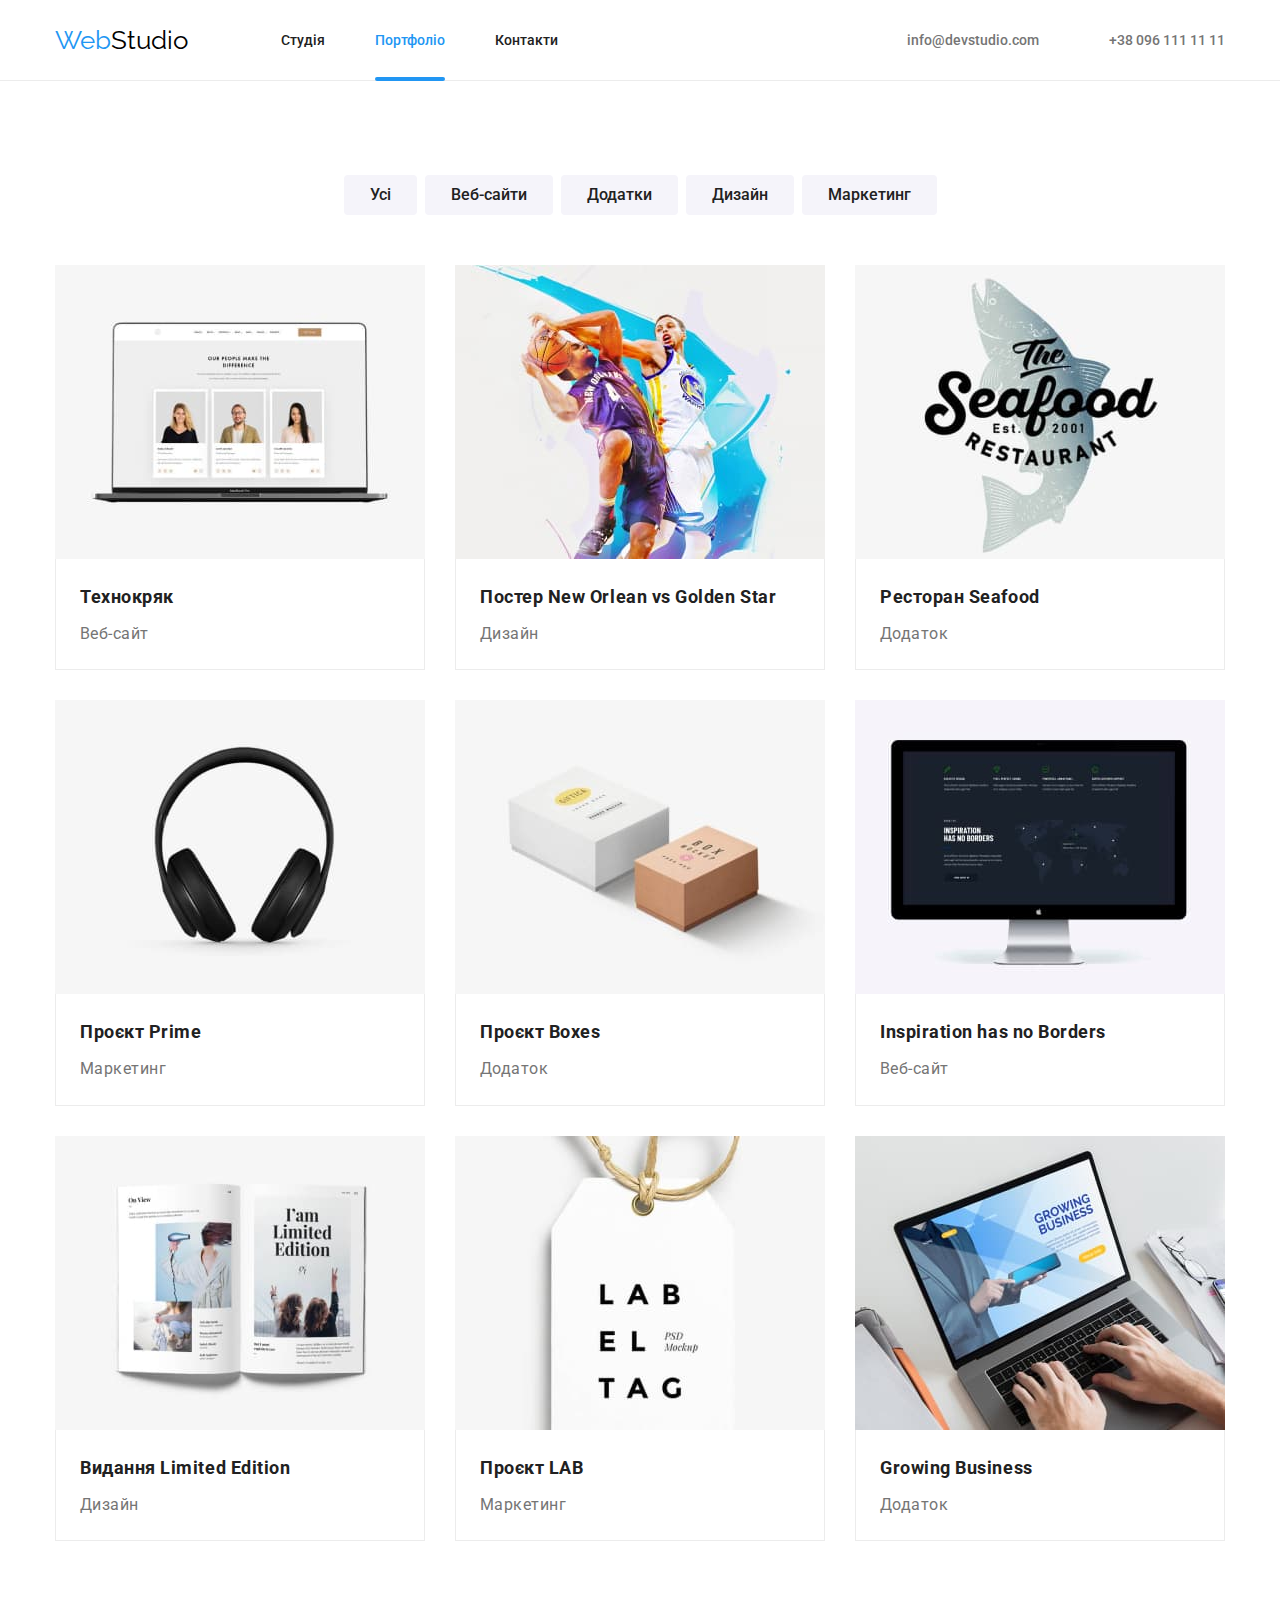
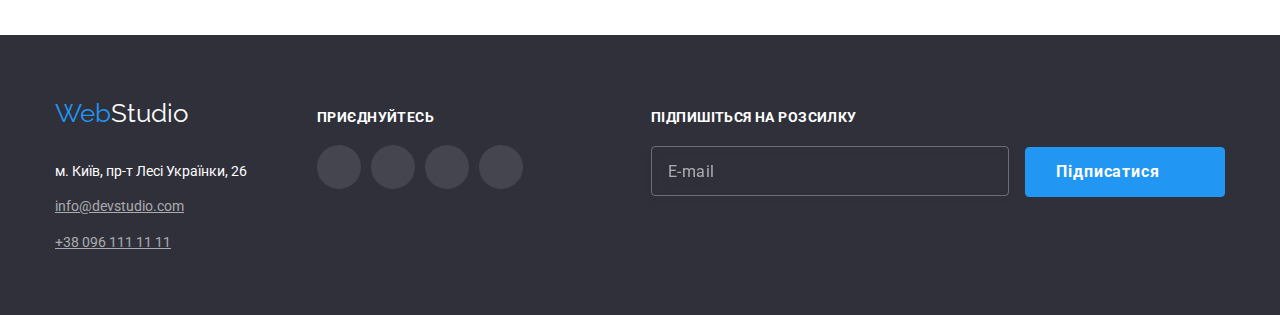
==== commit 6d6d48c1: "Додає БЕМ класи до header" ====
--- a/portfolio.html
+++ b/portfolio.html
@@ -22,37 +22,43 @@
   <body>
     <!-- Header -->
     <header class="page-header">
-      <div class="header-container display">
-          <a
-            href="https://borschvs.github.io/goit-markup-hw-06/"
-            class="logo"
-            rel="noopener"
-            target="_blank"
-            >Web<span class="logo-type">Studio</span></a
-          >
+      <div class="header-container header-container--display">
+        <a
+          href="https://borschvs.github.io/goit-markup-hw-06/"
+          class="page-header__logo logo"
+          rel="noopener"
+          target="_blank"
+          >Web<span class="page-header__logo--color">Studio</span></a
+        >
 
         <!-- Navigation -->
         <nav class="main-nav">
           <ul class="site-nav list">
-            <li class="item"><a href="./index.html" class="nav-link">Студія</a></li>
-            <li class="item"><a href="#" class="nav-link visit" target="_self" rel="nofollow">Портфоліо</a></li>
-            <li class="item"><a href="#" class="nav-link">Контакти</a></li>
+            <li class="site-nav__item"><a href="./index.html" class="site-nav__link">Студія</a></li>
+            <li class="site-nav__item">
+              <a href="./portfolio.html" class="site-nav__link site-nav__link--visit" target="_self" rel="nofollow"
+                >Портфоліо</a
+              >
+            </li>
+            <li class="item"><a href="#" class="site-nav__link">Контакти</a></li>
           </ul>
         </nav>
         <ul class="contacts list">
-          <li class="contacts-item">
-            <a href="mailto:info@devstudio.com" class="contacts-link"
+          <li class="contacts__item">
+            <a href="mailto:info@devstudio.com" class="contacts__link"
               ><svg class="icon-post" width="16" height="12">
                 <use href="./images/symbol-defs.svg#icon-envelope"></use>
-              </svg>info@devstudio.com</a
-            >
-          </li>
-          <li class="contacts-item">
-            <a href="tel:+380961111111" class="contacts-link"
+              </svg>
+              info@devstudio.com
+            </a>
+          </li>
+          <li class="contacts__item">
+            <a href="tel:+380961111111" class="contacts__link"
               ><svg class="icon-phone" width="10" height="16">
                 <use href="./images/symbol-defs.svg#icon-smartphone"></use>
-              </svg>+38 096 111 11 11</a
-            >
+              </svg>
+              +38 096 111 11 11
+            </a>
           </li>
         </ul>
       </div>
--- a/css/styles.css
+++ b/css/styles.css
@@ -165,19 +165,57 @@
   margin: 0 auto;
 }
 
-.header-container.display {
+.header-container--display {
   display: flex;
   align-items: center;
 }
 
-/* LOGO */
-
-.nav-link.visit {
+
+
+.site-nav,
+.contacts {
+  display: flex;
+  gap: 50px;
+}
+
+.contacts.list {
+  margin-left: auto;
+}
+
+.site-nav__link,
+.contacts__link {
+  display: flex;
+  align-items: center;
+  padding: 32px 0;
+
+  fill: var(--primary-text-color);
+  color: var(--title-text-color);
+  text-decoration: none;
+  font-weight: 500;
+  font-size: 14px;
+  line-height: 1.17;
+
+  transition: color 250ms cubic-bezier(0.4, 0, 0.2, 1);
+}
+
+.contacts__link {
+  color: var(--primary-text-color);
+}
+
+.site-nav__link:hover,
+.contacts__link:hover,
+.site-nav__link:focus,
+.contacts__link:focus {
+  color: var(--accent-color);
+  fill: var(--accent-color);
+}
+
+.site-nav__link--visit {
   position: relative;
   color: var(--accent-color);
 }
 
-.nav-link.visit::after {
+.site-nav__link--visit::after {
   content: "";
   position: absolute;
   bottom: -1px;
@@ -188,6 +226,8 @@
   border-radius: 2px;
 }
 
+/* LOGO */
+
 .logo {
   font-family: "Raleway", sans-serif;
   font-size: 26px;
@@ -196,7 +236,7 @@
   line-height: 1.4;
 }
 
-.logo > .logo-type {
+.logo > .page-header__logo--color {
   color: var(--logo-color);
 }
 
@@ -215,7 +255,7 @@
   margin-left: 93px;
 }
 
-.site-nav {
+.site__nav {
   display: flex;
 }
 
@@ -249,44 +289,6 @@
 } */
 
 /* Современный вариант */
-
-.site-nav,
-.contacts {
-  display: flex;
-  gap: 50px;
-}
-
-.contacts.list {
-  margin-left: auto;
-}
-
-.nav-link,
-.contacts-link {
-  display: flex;
-  align-items: center;
-  padding: 32px 0;
-
-  fill: var(--primary-text-color);
-  color: var(--title-text-color);
-  text-decoration: none;
-  font-weight: 500;
-  font-size: 14px;
-  line-height: 1.17;
-
-  transition: color 250ms cubic-bezier(0.4, 0, 0.2, 1);
-}
-
-.contacts-link {
-  color: var(--primary-text-color);
-}
-
-.nav-link:hover,
-.contacts-link:hover,
-.nav-link:focus,
-.contacts-link:focus {
-  color: var(--accent-color);
-  fill: var(--accent-color);
-}
 
 /* Hero */
 .hero {
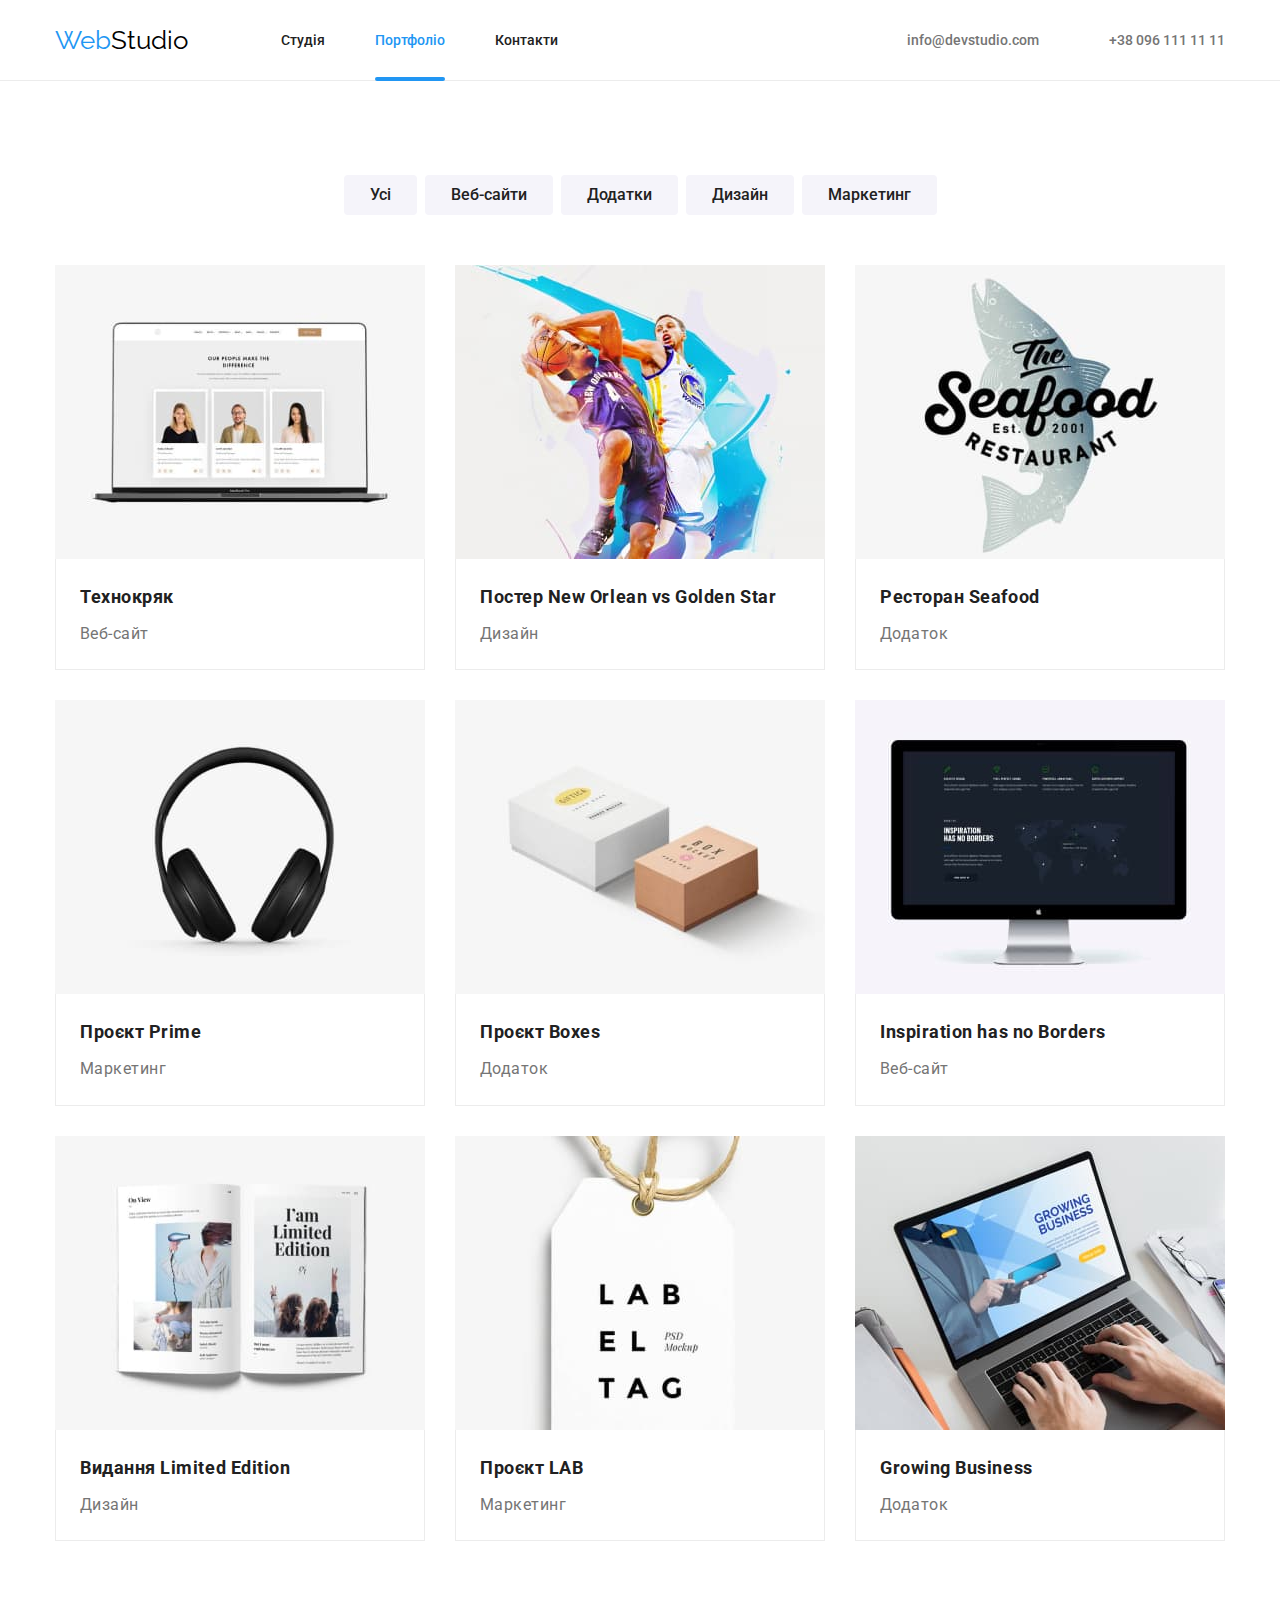
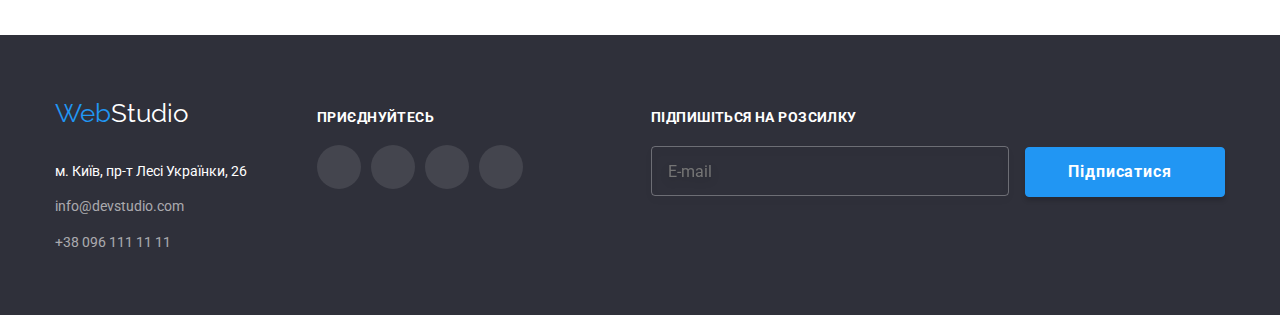
==== commit 7fdcce10: "додає папку налаштувань sass (json)" ====
--- a/portfolio.html
+++ b/portfolio.html
@@ -236,18 +236,18 @@
     <footer>
       <div class="footer container">
         <div class="location-block">
-          <a href="#" class="logo footer">Web<span class="logo-type">Studio</span></a>
+          <a href="#" class="logo footer">Web<span class="footer__logo--color">Studio</span></a>
 
           <address class="location">
-            <span class="location-type">м. Київ, пр-т Лесі Українки, 26</span>
+            <span class="location-address">м. Київ, пр-т Лесі Українки, 26</span>
             <ul class="footer list">
-              <li class="item">
-                <a href="mailto:info@devstudio.com" class="footer contacts-link"
+              <li class="footer__item item">
+                <a href="mailto:info@devstudio.com" class="footer footer__contacts-link"
                   >info@devstudio.com</a
                 >
               </li>
-              <li class="item">
-                <a href="tel:+380961111111" class="footer contacts-link">+38 096 111 11 11</a>
+              <li class="footer__item item">
+                <a href="tel:+380961111111" class="footer footer__contacts-link">+38 096 111 11 11</a>
               </li>
             </ul>
           </address>
@@ -255,30 +255,30 @@
         <div class="social-block">
           <h3 class="subscribe subtitle">приєднуйтесь</h3>
           <ul class="list social-icons">
-            <li class="icon-item">
-              <a class="social icon-link" href="#">
-                <svg class="team-icons">
+            <li class="social-icons__item">
+              <a class="social-icons__link social-icons__link--second-color" href="#">
+                <svg class="social-icons__icon">
                   <use class="icon" href="./images/symbol-defs.svg#icon-instagram"></use>
                 </svg>
               </a>
             </li>
-            <li class="icon-item">
-              <a class="social icon-link" href="#">
-                <svg class="team-icons">
+            <li class="social-icons__item">
+              <a class="social-icons__link social-icons__link--second-color" href="#">
+                <svg class="social-icons__icon">
                   <use class="icon" href="./images/symbol-defs.svg#icon-twitter"></use>
                 </svg>
               </a>
             </li>
-            <li class="icon-item">
-              <a class="social icon-link" href="#">
-                <svg class="team-icons">
+            <li class="social-icons__item">
+              <a class="social-icons__link social-icons__link--second-color" href="#">
+                <svg class="social-icons__icon">
                   <use class="icon" href="./images/symbol-defs.svg#icon-facebook"></use>
                 </svg>
               </a>
             </li>
-            <li class="icon-item">
-              <a class="social icon-link" href="#">
-                <svg class="team-icons">
+            <li class="social-icons__item">
+              <a class="social-icons__link social-icons__link--second-color" href="#">
+                <svg class="social-icons__icon">
                   <use class="icon" href="./images/symbol-defs.svg#icon-linkedin"></use>
                 </svg>
               </a>
@@ -286,15 +286,12 @@
           </ul>
         </div>
         <form class="subscribe-form">
-            <h3 class="submit-field-title">Підпишіться на розсилку</h3>
-          <label class="subscribe-field">
-            <input class="subscribe-input" class="email" type="email" placeholder="E-mail"/>
-          </label>
+            <h3 class="subscribe-form__title">Підпишіться на розсилку</h3>
+            <input class="subscribe-form__input" type="email" name="email" placeholder="E-mail"/>
             <button class="button-submit">
               Підписатися
-              <svg class="icon-send" width="24" height="24"><use href="./images/symbol-defs.svg#icon-send"></use></svg>
+              <svg class="button-submit__icon-send" width="24" height="24"><use href="./images/symbol-defs.svg#icon-send"></use></svg>
             </button>
-          </div>
         </form>
       </div>
     </footer>
--- a/css/styles.css
+++ b/css/styles.css
@@ -115,14 +115,6 @@
   overflow: hidden;
 }
 
-.section.team {
-  margin-bottom: 0;
-  padding-top: 94px;
-  padding-bottom: 94px;
-
-  background-color: var(--second-bg-color);
-}
-
 .main-section {
   padding-top: 94px;
   padding-bottom: 94px;
@@ -240,7 +232,7 @@
   color: var(--logo-color);
 }
 
-.logo.footer > .logo-type {
+.logo.footer > .footer__logo--color {
   color: var(--primary-white-color);
 }
 
@@ -300,7 +292,7 @@
   margin-right: auto;
 }
 
-.hero-title {
+.hero__title {
   margin-left: auto;
   margin-right: auto;
   margin-top: 0;
@@ -342,7 +334,7 @@
   line-height: 1.87;
   font-weight: 700;
 
-  color: var(--title-text-color);
+  color: var(--primary-white-color);
   background-color: var(--accent-color);
 
   cursor: pointer;
@@ -353,7 +345,7 @@
 
 /* Primary btn */
 
-.button.primary {
+.button__primary {
   margin-top: 30px;
   display: block;
   margin-left: auto;
@@ -364,12 +356,12 @@
   border: 2px solid transparent;
 }
 
-button.primary:hover,
-button.primary:focus {
+.button__primary:hover,
+.button__primary:focus {
   background-color: var(--hover-button-color);
 }
 
-.button.primary:active {
+.button__primary:active {
   color: var(--accent-color);
   background-color: transparent;
   border: 2px solid var(--accent-color);
@@ -423,7 +415,7 @@
   background-color: var(--second-bg-color);
 }
 
-.section-title {
+.title {
   color: var(--title-text-color);
   margin-top: 0;
   margin-bottom: 0;
@@ -433,13 +425,11 @@
   line-height: 1.16;
 }
 
-.section-title.team {
-  margin-bottom: 50px;
-}
+
 
 /* Feauture */
 
-.feauture.section {
+.feauture-section {
   padding-top: 94px;
   padding-bottom: 94px;
 }
@@ -453,7 +443,7 @@
   line-height: 1.7;
 }
 
-.feauture-text {
+.feauture-box__text {
   margin-top: 10px;
   margin-bottom: 0;
 
@@ -462,21 +452,21 @@
   line-height: 1.17;
 }
 
-.feauture-list .item {
+.feauture-list__item {
   width: calc((100% - 90px) / 4);
 }
 
-.feauture-list .item:not(:nth-child(4n)) {
+.feauture-list__item:not(:nth-child(4n)) {
   margin-right: 30px;
 }
 
-.feauture-list .item:not(:nth-child(-n + 4)) {
+.feauture-list__item:not(:nth-child(-n + 4)) {
   margin-bottom: 0;
 }
 
 /* Icon settings */
 
-.icon-container.feauture {
+.icon-container.feauture-box {
   display: inline-flex;
   width: 270px;
   height: 120px;
@@ -486,12 +476,12 @@
   margin-bottom: 30px;
 }
 
-.icon-feauture {
+.feature-box__icon {
   width: 70px;
   height: 70px;
 }
 
-.icon-link {
+.social-icons__link {
   display: inline-flex;
   width: 44px;
   height: 44px;
@@ -510,8 +500,8 @@
   /* box-shadow 250ms cubic-bezier(0.4, 0, 0.2, 1) */
 }
 
-.icon-link:hover,
-.icon-link:focus {
+.social-icons__link:hover,
+.social-icons__link:focus {
   fill: var(--primary-white-color);
   background-color: var(--accent-color);
 
@@ -519,18 +509,18 @@
     0px 2px 1px rgba(0, 0, 0, 0.2); */
 }
 
-.icon-link:active {
+.social-icons__link:active {
   /* box-shadow: inset 1px 1px 3px 0px rgba(0, 0, 0, 0.12), inset 1px 1px 3px 0px rgba(0, 0, 0, 0.14),
     inset -1px 1px 1px 0px rgba(0, 0, 0, 0.2); */
 }
 
-.team-icons {
+.social-icons__icon {
   width: 20px;
   height: 20px;
   gap: 30px;
 }
 
-.client.section-title {
+.section-title {
   text-align: center;
   margin-bottom: 50px;
   padding: 0;
@@ -543,6 +533,8 @@
 
 .icon-link.partner {
   display: inline-flex;
+  justify-content: center;
+  align-items: center;
 
   width: 170px;
   height: 92px;
@@ -590,7 +582,7 @@
   position: relative;
 }
 
-.about-text {
+.about-thumb__text {
   position: absolute;
   bottom: 0;
   left: 0;
@@ -631,6 +623,10 @@
 
 /* Team */
 
+.team__title {
+  margin-bottom: 50px;
+}
+
 .team-list {
   display: flex;
   flex-wrap: wrap;
@@ -664,12 +660,12 @@
   text-transform: uppercase;
   color: var(--title-text-color);
 }
-.subtitle-container {
+.team-box {
   padding-top: 30px;
   padding-bottom: 30px;
 }
 
-.subtitle-team {
+.team-box__subtitle {
   margin: 0;
   margin-bottom: 10px;
 
@@ -679,7 +675,12 @@
   line-height: 1.18;
 }
 
-.subtitle-text.team {
+.team__title--centered {
+  text-align: center;
+  margin-bottom: 50px;
+}
+
+.team-box__text {
   margin: 0;
   margin-bottom: 16px;
   font-size: 16px;
@@ -688,7 +689,7 @@
 
 /* title centering */
 
-.centered {
+.about__title--centered {
   text-align: center;
   margin-bottom: 50px;
 }
@@ -726,24 +727,25 @@
   line-height: 1.7;
 }
 
-.location > .location-type {
+.location > .location-address {
   display: inline-block;
   color: var(--primary-white-color);
   margin-bottom: 12px;
 }
 
-.footer.contacts-link {
+.footer__contacts-link {
   display: inline-block;
   padding: 0px;
 
   font-weight: 400;
   color: var(--footer-address-color);
+  text-decoration: none;
 
   transition: color 250ms cubic-bezier(0.4, 0, 0.2, 1);
 }
 
-.footer.contacts-link:hover,
-.footer.contacts-link:focus {
+.footer__contacts-link:hover,
+.footer__contacts-link:focus {
   color: var(--accent-color);
 }
 
@@ -761,7 +763,7 @@
   gap: 10px;
 }
 
-.social.icon-link {
+.social-icons__link--second-color {
   background-color: var(--footer-icon-color);
   fill: var(--primary-white-color);
 
@@ -1185,7 +1187,7 @@
   color: var(--accent-color);
 }
 
-.button.submit {
+.button-submit {
   display: block;
   margin-left: auto;
   margin-right: auto;
@@ -1224,7 +1226,7 @@
   margin-left: auto;
 }
 
-.submit-field-title {
+.subscribe-form__title {
   margin-top: 0;
   margin-bottom: 20px;
 
@@ -1239,7 +1241,7 @@
   translate: border 2s cubic-bezier(0.4, 0, 0.2, 1);
 }
 
-.subscribe-input {
+.subscribe-form__input {
   width: 358px;
   height: 50px;
   padding-left: 16px;
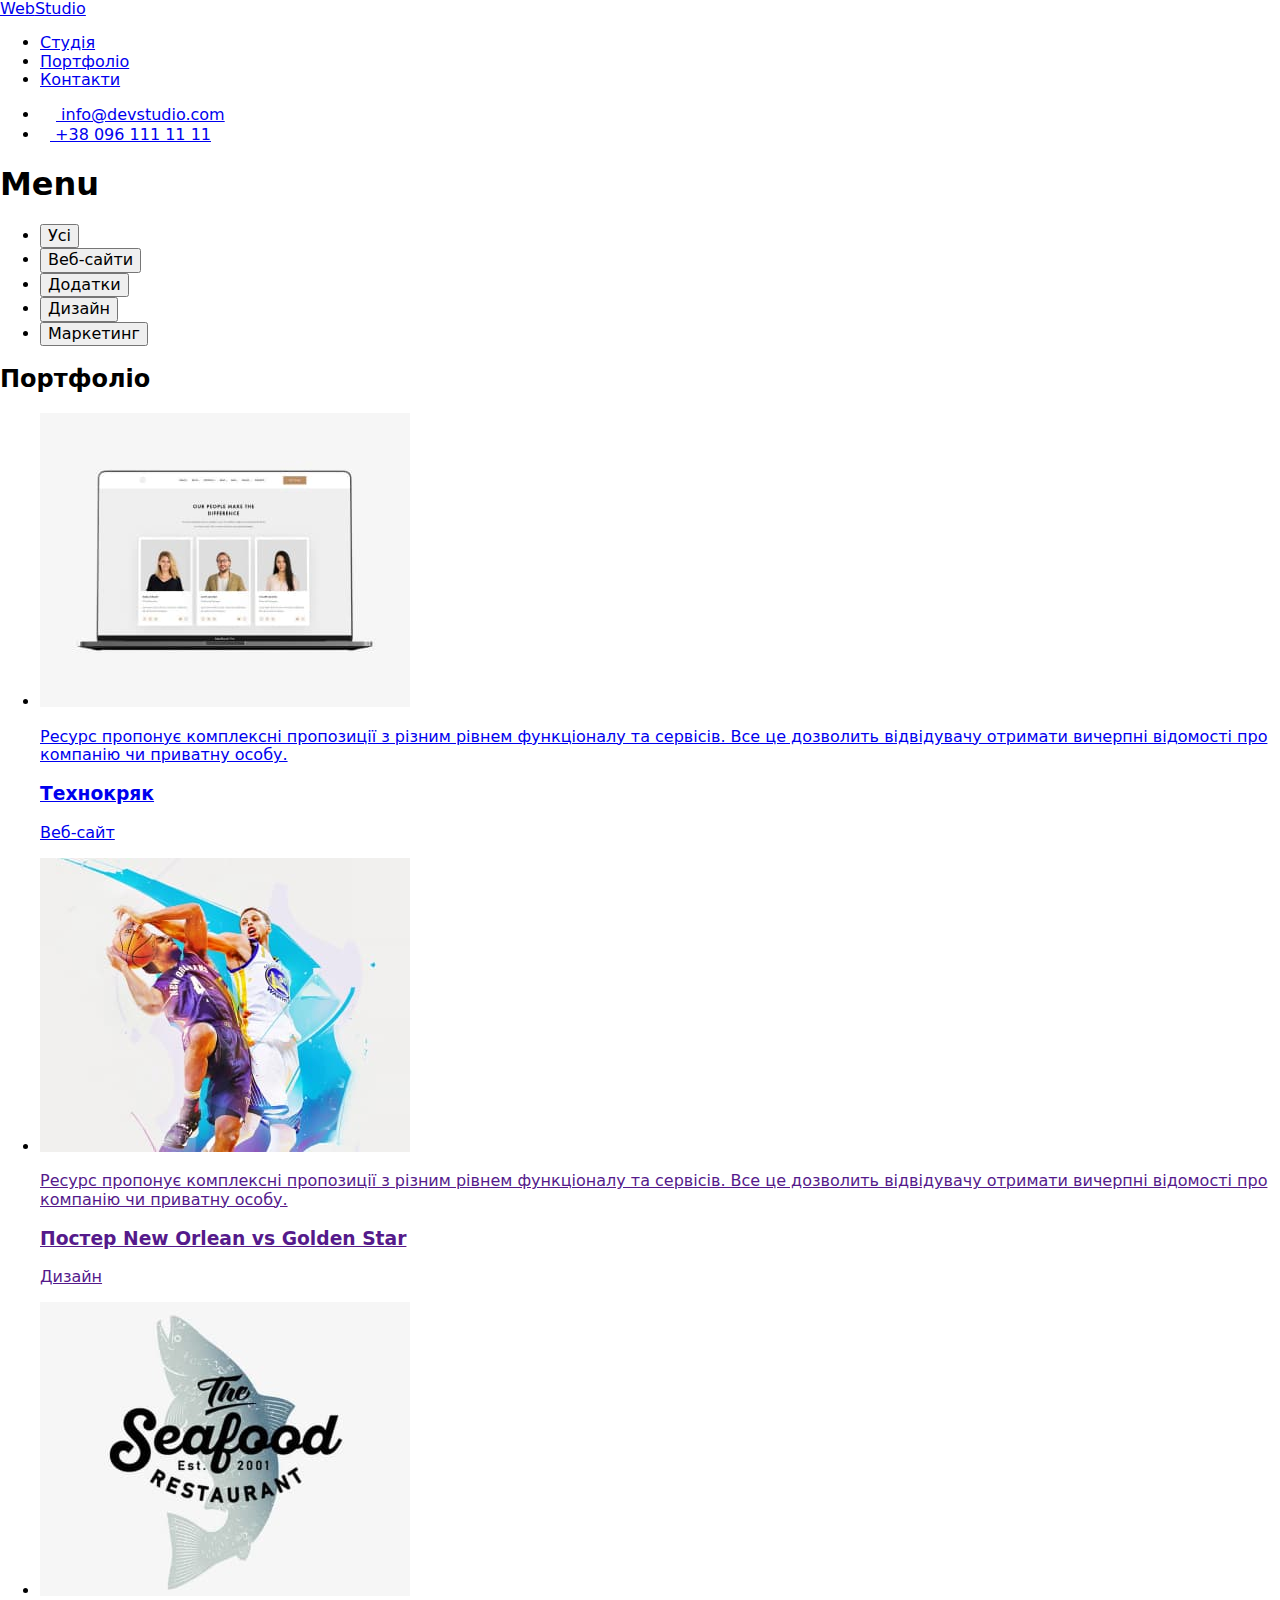
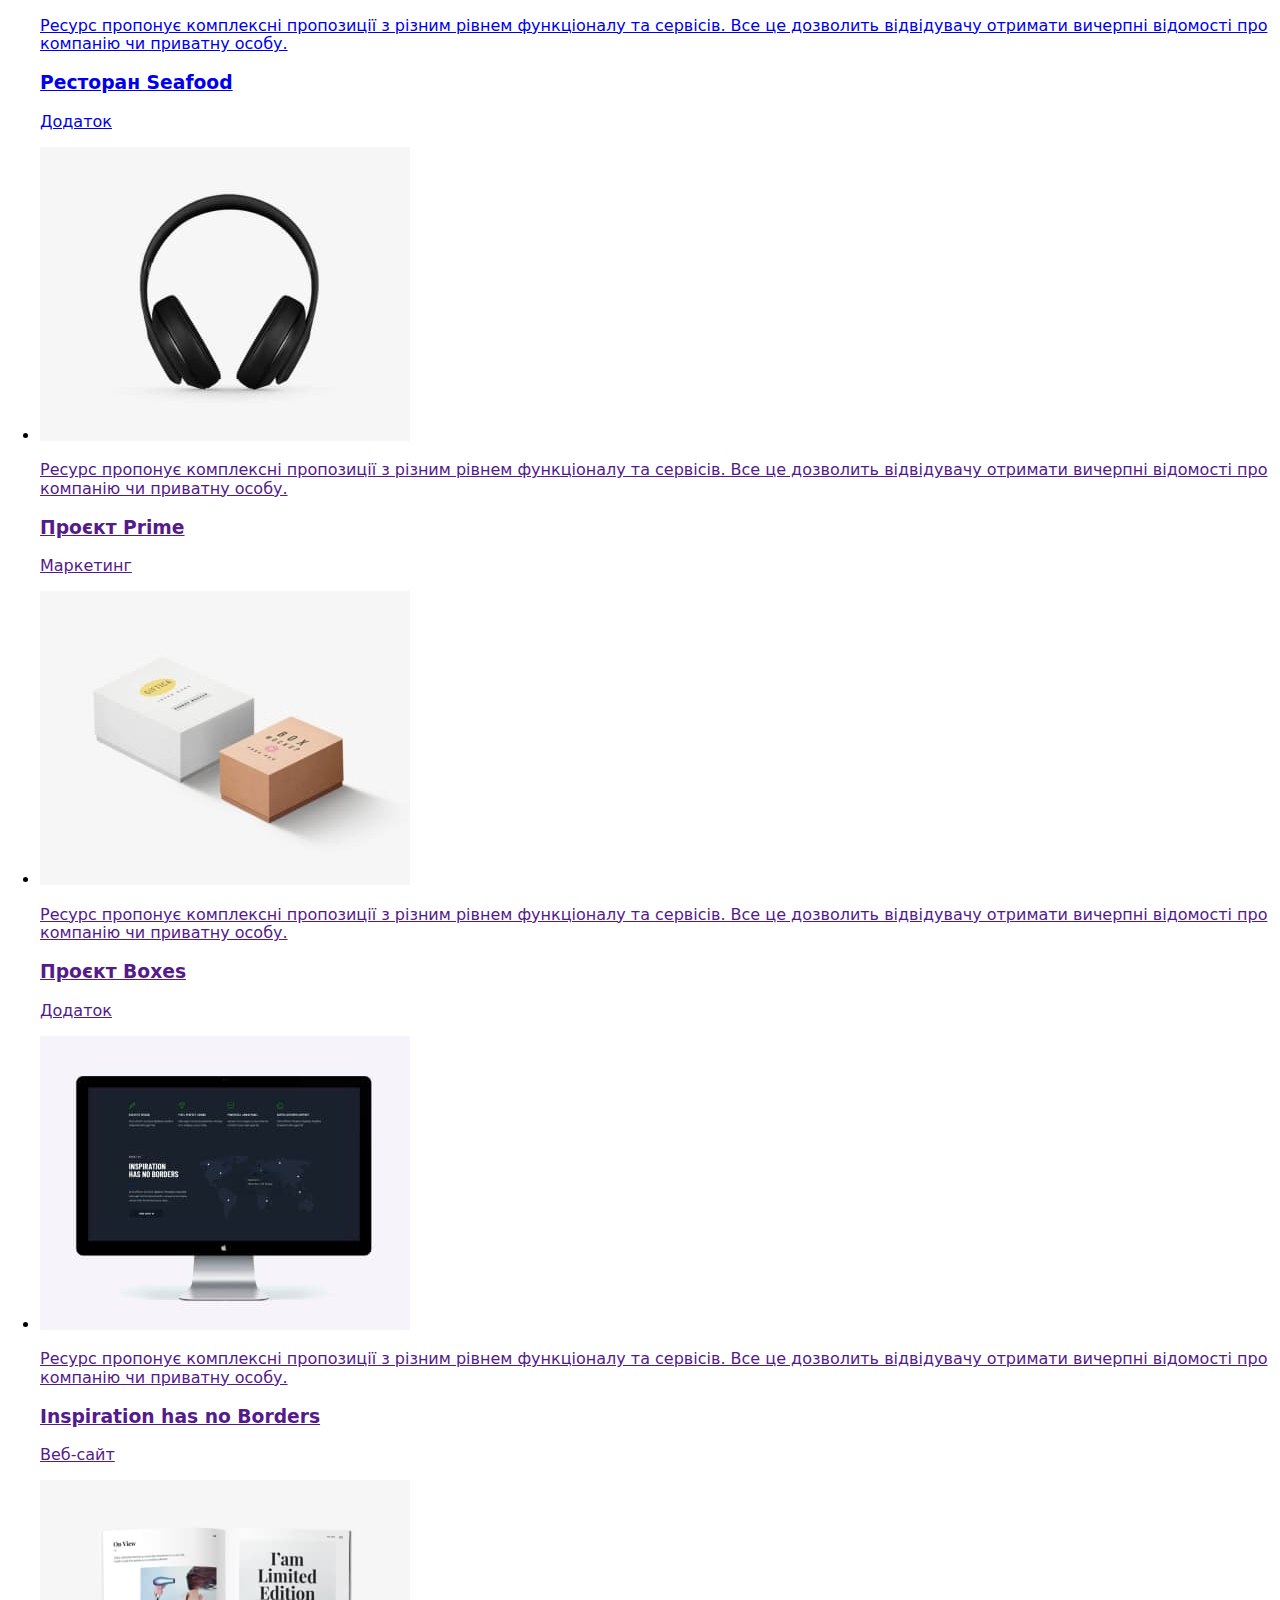
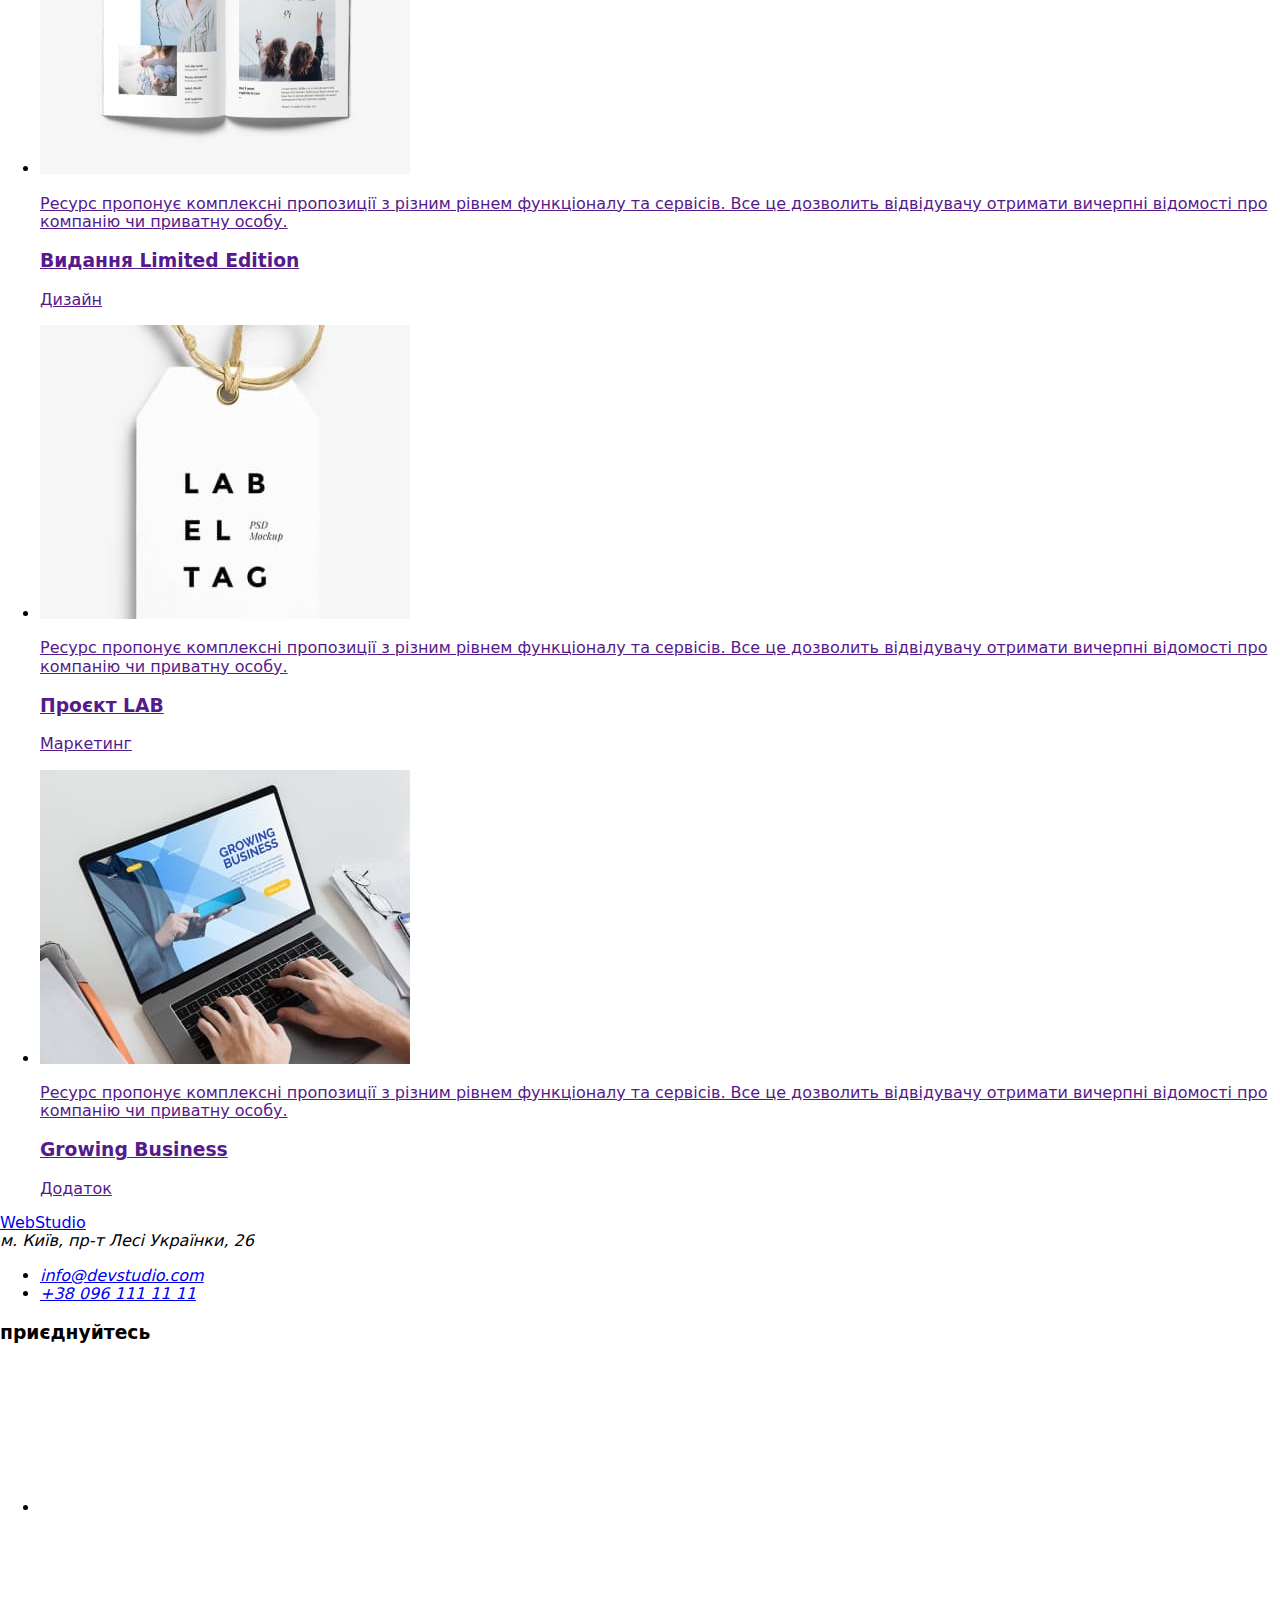
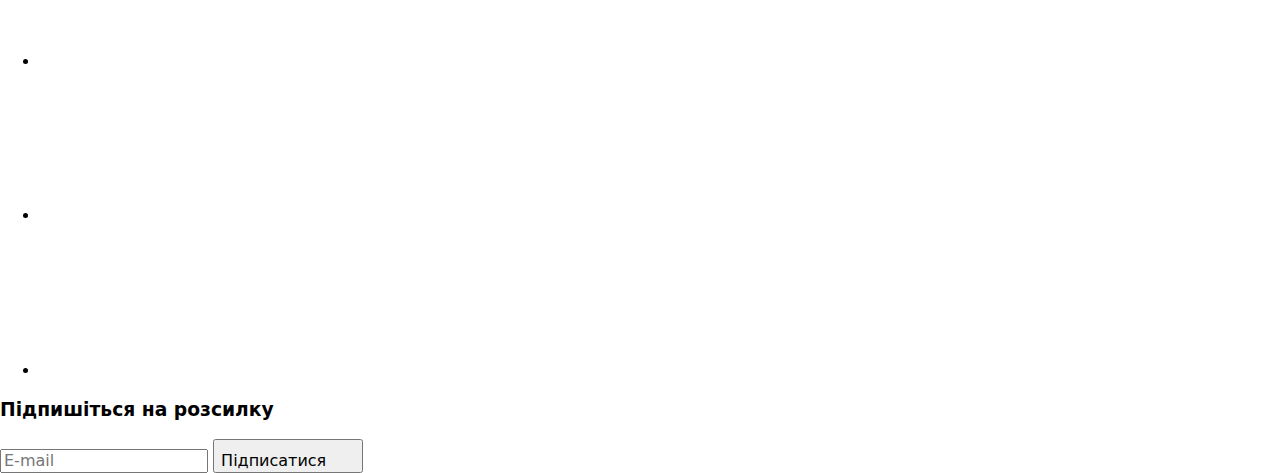
==== commit 34d7454d: "Додає рефакторинг хедеру та секцій" ====
--- a/portfolio.html
+++ b/portfolio.html
@@ -34,13 +34,21 @@
         <!-- Navigation -->
         <nav class="main-nav">
           <ul class="site-nav list">
-            <li class="site-nav__item"><a href="./index.html" class="site-nav__link">Студія</a></li>
             <li class="site-nav__item">
-              <a href="./portfolio.html" class="site-nav__link site-nav__link--visit" target="_self" rel="nofollow"
+              <a href="./index.html" class="site-nav__link">Студія</a>
+            </li>
+            <li class="site-nav__item">
+              <a
+                href="./portfolio.html"
+                class="site-nav__link site-nav__link--visit"
+                target="_self"
+                rel="nofollow"
                 >Портфоліо</a
               >
             </li>
-            <li class="item"><a href="#" class="site-nav__link">Контакти</a></li>
+            <li class="item">
+              <a href="#" class="site-nav__link">Контакти</a>
+            </li>
           </ul>
         </nav>
         <ul class="contacts list">
@@ -66,188 +74,241 @@
     <!-- Main section -->
     <main class="main-portfolio">
       <!-- Buttons filter -->
-       <section class="main-section">
+      <section class="main-section">
         <div class="container">
-        <h1 class="visually-hidden">Menu</h1>
-        <ul class="filter list">
-          <li class="button-items"><button type="button" class="btn element">Усі</button></li>
-          <li class="button-items"><button type="button" class="btn element">Веб-сайти</button></li>
-          <li class="button-items"><button type="button" class="btn element">Додатки</button></li>
-          <li class="button-items"><button type="button" class="btn element">Дизайн</button></li>
-          <li class="button-items test"><button type="button" class="btn element">Маркетинг</button></li>
-        </ul>
-
-        <h2 class="visually-hidden">Портфоліо</h2>
-
-        <ul class="portfolio list">
-          <li class="portfolio-item">
-            <a href="#" class="portfolio-link">
-              <div class="text-position">
-            <img
-              src="images-portfolio/technocrack.jpg"
-              alt="Ноутбук із зображенням сайту"
-              width="370"
-              class="img-box"
-            />
-            <p class="description-text">Ресурс пропонує комплексні пропозиції з різним рівнем функціоналу та сервісів. Все це дозволить відвідувачу отримати вичерпні відомості про компанію чи приватну особу.</p>
-          </div>
-            <div class="item-container">
-              <h3 class="subtitle portfolio">Технокряк</h3>
-              <p class="subtitle-text type">Веб-сайт</p>
-            </div>
-          </a>
-          </li>
-          <li class="portfolio-item">
-            <a href="" class="portfolio-link">
-              <div class="text-position">
-            <img
-              src="images-portfolio/new-orlean-vs-gs.jpg"
-              alt="Дизайн постеру з баскетболістами"
-              width="370"
-            />
-            <p class="description-text">Ресурс пропонує комплексні пропозиції з різним рівнем функціоналу та сервісів. Все це дозволить відвідувачу отримати вичерпні відомості про компанію чи приватну особу.</p>
-            </div>
-            <div class="item-container">
-              <h3 class="subtitle portfolio">
-                Постер New Orlean vs Golden Star
-              </h3>
-              <p class="subtitle-text type">Дизайн</p>
-              </div>
-          </a>
-          </li>
-          <li class="portfolio-item">
-            <a href="#" class="portfolio-link">
-              <div class="text-position">
-            <img
-              src="images-portfolio/seafood.jpg"
-              alt="Логотип ресторану з морепродуктами"
-              width="370"
-            />
-            <p class="description-text">Ресурс пропонує комплексні пропозиції з різним рівнем функціоналу та сервісів. Все це дозволить відвідувачу отримати вичерпні відомості про компанію чи приватну особу.</p>
-            </div>
-            <div class="item-container">
-              <h3 class="subtitle portfolio">Ресторан Seafood</h3>
-              <p class="subtitle-text type">Додаток</p>
-            </div>
-          </a>
-          </li>
-          <li class="portfolio-item">
-            <a href="" class="portfolio-link">
-              <div class="text-position">
-            <img 
-            src="images-portfolio/prime.jpg" 
-            alt="Навушники" 
-            width="370"
-            />
-            <p class="description-text">Ресурс пропонує комплексні пропозиції з різним рівнем функціоналу та сервісів. Все це дозволить відвідувачу отримати вичерпні відомості про компанію чи приватну особу.</p>
-            </div>
-            <div class="item-container">
-              <h3 class="subtitle portfolio">Проєкт Prime</h3>
-              <p class="subtitle-text type">Маркетинг</p>
-            </div>
-          </a>
-          </li>
-          <li class="portfolio-item">
-            <a href="" class="portfolio-link">
-              <div class="text-position">
-            <img 
-            src="images-portfolio/boxes.jpg" 
-            alt="Коробки з написами" 
-            width="370"
-            />
-            <p class="description-text">Ресурс пропонує комплексні пропозиції з різним рівнем функціоналу та сервісів. Все це дозволить відвідувачу отримати вичерпні відомості про компанію чи приватну особу.</p>
-            </div>
-            <div class="item-container">
-              <h3 class="subtitle portfolio">Проєкт Boxes</h3>
-              <p class="subtitle-text type">Додаток</p>
-            </div>
-          </a>
-        </li>
-          <li class="portfolio-item">
-            <a href="" class="portfolio-link">
-              <div class="text-position">
-            <img
-              src="images-portfolio/inspiration.jpg"
-              alt="Екран комп'ютера"
-              width="370"
-            />
-            <p class="description-text">Ресурс пропонує комплексні пропозиції з різним рівнем функціоналу та сервісів. Все це дозволить відвідувачу отримати вичерпні відомості про компанію чи приватну особу.</p>
-            </div>
-            <div class="item-container">
-              <h3 class="subtitle portfolio">Inspiration has no Borders</h3>
-              <p class="subtitle-text type">Веб-сайт</p>
-
-            </div>
-          </a>
-        </li>
-          <li class="portfolio-item">
-            <a href="" class="portfolio-link">
-              <div class="text-position">
-            <img 
-            src="images-portfolio/lim-edition.jpg" 
-            alt="Книга" 
-            width="370"
-            />
-          <p class="description-text">Ресурс пропонує комплексні пропозиції з різним рівнем функціоналу та сервісів. Все це дозволить відвідувачу отримати вичерпні відомості про компанію чи приватну особу.</p>
-            </div>
-            <div class="item-container">
-              <h3 class="subtitle portfolio">Видання Limited Edition</h3>
-              <p class="subtitle-text type">Дизайн</p>
-            </div>
-          </a>
-        </li>
-          <li class="portfolio-item">
-            <a href="" class="portfolio-link">
-              <div class="text-position">
-            <img
-              src="images-portfolio/lab.jpg"
-              alt="Бірка з підписом 'Lab el tag'"
-              width="370"
-            />
-            <p class="description-text">Ресурс пропонує комплексні пропозиції з різним рівнем функціоналу та сервісів. Все це дозволить відвідувачу отримати вичерпні відомості про компанію чи приватну особу.</p>
-            </div>
-            <div class="item-container">
-              <h3 class="subtitle portfolio">Проєкт LAB</h3>
-              <p class="subtitle-text type">Маркетинг</p>
-            </div>
-          </a>
-        </li>
-          <li class="portfolio-item">
-            <a href="" class="portfolio-link">
-              <div class="text-position">
-            <img
-              src="images-portfolio/growing.jpg"
-              alt="Ноутбук з веб-сайтом на екрані"
-              width="370"
-            />
-          <p class="description-text">Ресурс пропонує комплексні пропозиції з різним рівнем функціоналу та сервісів. Все це дозволить відвідувачу отримати вичерпні відомості про компанію чи приватну особу.</p>
-            </div>
-            <div class="item-container">
-              <h3 class="subtitle portfolio">Growing Business</h3>
-              <p class="subtitle-text type">Додаток</p>
-            </div>
-          </a>
-        </li>
-        </ul>
-      </div>
+          <h1 class="visually-hidden">Menu</h1>
+          <ul class="filter list">
+            <li class="button-items">
+              <button type="button" class="btn element">Усі</button>
+            </li>
+            <li class="button-items">
+              <button type="button" class="btn element">Веб-сайти</button>
+            </li>
+            <li class="button-items">
+              <button type="button" class="btn element">Додатки</button>
+            </li>
+            <li class="button-items">
+              <button type="button" class="btn element">Дизайн</button>
+            </li>
+            <li class="button-items test">
+              <button type="button" class="btn element">Маркетинг</button>
+            </li>
+          </ul>
+
+          <h2 class="visually-hidden">Портфоліо</h2>
+
+          <ul class="portfolio list">
+            <li class="portfolio-item">
+              <a href="#" class="portfolio-link">
+                <div class="text-position">
+                  <img
+                    src="images-portfolio/technocrack.jpg"
+                    alt="Ноутбук із зображенням сайту"
+                    width="370"
+                    class="img-box"
+                  />
+                  <p class="description-text">
+                    Ресурс пропонує комплексні пропозиції з різним рівнем
+                    функціоналу та сервісів. Все це дозволить відвідувачу
+                    отримати вичерпні відомості про компанію чи приватну особу.
+                  </p>
+                </div>
+                <div class="item-container">
+                  <h3 class="subtitle portfolio">Технокряк</h3>
+                  <p class="subtitle-text type">Веб-сайт</p>
+                </div>
+              </a>
+            </li>
+            <li class="portfolio-item">
+              <a href="" class="portfolio-link">
+                <div class="text-position">
+                  <img
+                    src="images-portfolio/new-orlean-vs-gs.jpg"
+                    alt="Дизайн постеру з баскетболістами"
+                    width="370"
+                  />
+                  <p class="description-text">
+                    Ресурс пропонує комплексні пропозиції з різним рівнем
+                    функціоналу та сервісів. Все це дозволить відвідувачу
+                    отримати вичерпні відомості про компанію чи приватну особу.
+                  </p>
+                </div>
+                <div class="item-container">
+                  <h3 class="subtitle portfolio">
+                    Постер New Orlean vs Golden Star
+                  </h3>
+                  <p class="subtitle-text type">Дизайн</p>
+                </div>
+              </a>
+            </li>
+            <li class="portfolio-item">
+              <a href="#" class="portfolio-link">
+                <div class="text-position">
+                  <img
+                    src="images-portfolio/seafood.jpg"
+                    alt="Логотип ресторану з морепродуктами"
+                    width="370"
+                  />
+                  <p class="description-text">
+                    Ресурс пропонує комплексні пропозиції з різним рівнем
+                    функціоналу та сервісів. Все це дозволить відвідувачу
+                    отримати вичерпні відомості про компанію чи приватну особу.
+                  </p>
+                </div>
+                <div class="item-container">
+                  <h3 class="subtitle portfolio">Ресторан Seafood</h3>
+                  <p class="subtitle-text type">Додаток</p>
+                </div>
+              </a>
+            </li>
+            <li class="portfolio-item">
+              <a href="" class="portfolio-link">
+                <div class="text-position">
+                  <img
+                    src="images-portfolio/prime.jpg"
+                    alt="Навушники"
+                    width="370"
+                  />
+                  <p class="description-text">
+                    Ресурс пропонує комплексні пропозиції з різним рівнем
+                    функціоналу та сервісів. Все це дозволить відвідувачу
+                    отримати вичерпні відомості про компанію чи приватну особу.
+                  </p>
+                </div>
+                <div class="item-container">
+                  <h3 class="subtitle portfolio">Проєкт Prime</h3>
+                  <p class="subtitle-text type">Маркетинг</p>
+                </div>
+              </a>
+            </li>
+            <li class="portfolio-item">
+              <a href="" class="portfolio-link">
+                <div class="text-position">
+                  <img
+                    src="images-portfolio/boxes.jpg"
+                    alt="Коробки з написами"
+                    width="370"
+                  />
+                  <p class="description-text">
+                    Ресурс пропонує комплексні пропозиції з різним рівнем
+                    функціоналу та сервісів. Все це дозволить відвідувачу
+                    отримати вичерпні відомості про компанію чи приватну особу.
+                  </p>
+                </div>
+                <div class="item-container">
+                  <h3 class="subtitle portfolio">Проєкт Boxes</h3>
+                  <p class="subtitle-text type">Додаток</p>
+                </div>
+              </a>
+            </li>
+            <li class="portfolio-item">
+              <a href="" class="portfolio-link">
+                <div class="text-position">
+                  <img
+                    src="images-portfolio/inspiration.jpg"
+                    alt="Екран комп'ютера"
+                    width="370"
+                  />
+                  <p class="description-text">
+                    Ресурс пропонує комплексні пропозиції з різним рівнем
+                    функціоналу та сервісів. Все це дозволить відвідувачу
+                    отримати вичерпні відомості про компанію чи приватну особу.
+                  </p>
+                </div>
+                <div class="item-container">
+                  <h3 class="subtitle portfolio">Inspiration has no Borders</h3>
+                  <p class="subtitle-text type">Веб-сайт</p>
+                </div>
+              </a>
+            </li>
+            <li class="portfolio-item">
+              <a href="" class="portfolio-link">
+                <div class="text-position">
+                  <img
+                    src="images-portfolio/lim-edition.jpg"
+                    alt="Книга"
+                    width="370"
+                  />
+                  <p class="description-text">
+                    Ресурс пропонує комплексні пропозиції з різним рівнем
+                    функціоналу та сервісів. Все це дозволить відвідувачу
+                    отримати вичерпні відомості про компанію чи приватну особу.
+                  </p>
+                </div>
+                <div class="item-container">
+                  <h3 class="subtitle portfolio">Видання Limited Edition</h3>
+                  <p class="subtitle-text type">Дизайн</p>
+                </div>
+              </a>
+            </li>
+            <li class="portfolio-item">
+              <a href="" class="portfolio-link">
+                <div class="text-position">
+                  <img
+                    src="images-portfolio/lab.jpg"
+                    alt="Бірка з підписом 'Lab el tag'"
+                    width="370"
+                  />
+                  <p class="description-text">
+                    Ресурс пропонує комплексні пропозиції з різним рівнем
+                    функціоналу та сервісів. Все це дозволить відвідувачу
+                    отримати вичерпні відомості про компанію чи приватну особу.
+                  </p>
+                </div>
+                <div class="item-container">
+                  <h3 class="subtitle portfolio">Проєкт LAB</h3>
+                  <p class="subtitle-text type">Маркетинг</p>
+                </div>
+              </a>
+            </li>
+            <li class="portfolio-item">
+              <a href="" class="portfolio-link">
+                <div class="text-position">
+                  <img
+                    src="images-portfolio/growing.jpg"
+                    alt="Ноутбук з веб-сайтом на екрані"
+                    width="370"
+                  />
+                  <p class="description-text">
+                    Ресурс пропонує комплексні пропозиції з різним рівнем
+                    функціоналу та сервісів. Все це дозволить відвідувачу
+                    отримати вичерпні відомості про компанію чи приватну особу.
+                  </p>
+                </div>
+                <div class="item-container">
+                  <h3 class="subtitle portfolio">Growing Business</h3>
+                  <p class="subtitle-text type">Додаток</p>
+                </div>
+              </a>
+            </li>
+          </ul>
+        </div>
       </section>
     </main>
     <!-- Footer -->
     <footer>
       <div class="footer container">
         <div class="location-block">
-          <a href="#" class="logo footer">Web<span class="footer__logo--color">Studio</span></a>
+          <a href="#" class="logo footer"
+            >Web<span class="footer__logo--color">Studio</span></a
+          >
 
           <address class="location">
-            <span class="location-address">м. Київ, пр-т Лесі Українки, 26</span>
+            <span class="location-address"
+              >м. Київ, пр-т Лесі Українки, 26</span
+            >
             <ul class="footer list">
               <li class="footer__item item">
-                <a href="mailto:info@devstudio.com" class="footer footer__contacts-link"
+                <a
+                  href="mailto:info@devstudio.com"
+                  class="footer footer__contacts-link"
                   >info@devstudio.com</a
                 >
               </li>
               <li class="footer__item item">
-                <a href="tel:+380961111111" class="footer footer__contacts-link">+38 096 111 11 11</a>
+                <a href="tel:+380961111111" class="footer footer__contacts-link"
+                  >+38 096 111 11 11</a
+                >
               </li>
             </ul>
           </address>
@@ -256,42 +317,73 @@
           <h3 class="subscribe subtitle">приєднуйтесь</h3>
           <ul class="list social-icons">
             <li class="social-icons__item">
-              <a class="social-icons__link social-icons__link--second-color" href="#">
+              <a
+                class="social-icons__link social-icons__link--second-color"
+                href="#"
+              >
                 <svg class="social-icons__icon">
-                  <use class="icon" href="./images/symbol-defs.svg#icon-instagram"></use>
+                  <use
+                    class="icon"
+                    href="./images/symbol-defs.svg#icon-instagram"
+                  ></use>
                 </svg>
               </a>
             </li>
             <li class="social-icons__item">
-              <a class="social-icons__link social-icons__link--second-color" href="#">
+              <a
+                class="social-icons__link social-icons__link--second-color"
+                href="#"
+              >
                 <svg class="social-icons__icon">
-                  <use class="icon" href="./images/symbol-defs.svg#icon-twitter"></use>
+                  <use
+                    class="icon"
+                    href="./images/symbol-defs.svg#icon-twitter"
+                  ></use>
                 </svg>
               </a>
             </li>
             <li class="social-icons__item">
-              <a class="social-icons__link social-icons__link--second-color" href="#">
+              <a
+                class="social-icons__link social-icons__link--second-color"
+                href="#"
+              >
                 <svg class="social-icons__icon">
-                  <use class="icon" href="./images/symbol-defs.svg#icon-facebook"></use>
+                  <use
+                    class="icon"
+                    href="./images/symbol-defs.svg#icon-facebook"
+                  ></use>
                 </svg>
               </a>
             </li>
             <li class="social-icons__item">
-              <a class="social-icons__link social-icons__link--second-color" href="#">
+              <a
+                class="social-icons__link social-icons__link--second-color"
+                href="#"
+              >
                 <svg class="social-icons__icon">
-                  <use class="icon" href="./images/symbol-defs.svg#icon-linkedin"></use>
+                  <use
+                    class="icon"
+                    href="./images/symbol-defs.svg#icon-linkedin"
+                  ></use>
                 </svg>
               </a>
             </li>
           </ul>
         </div>
         <form class="subscribe-form">
-            <h3 class="subscribe-form__title">Підпишіться на розсилку</h3>
-            <input class="subscribe-form__input" type="email" name="email" placeholder="E-mail"/>
-            <button class="button-submit">
-              Підписатися
-              <svg class="button-submit__icon-send" width="24" height="24"><use href="./images/symbol-defs.svg#icon-send"></use></svg>
-            </button>
+          <h3 class="subscribe-form__title">Підпишіться на розсилку</h3>
+          <input
+            class="subscribe-form__input"
+            type="email"
+            name="email"
+            placeholder="E-mail"
+          />
+          <button class="button-submit">
+            Підписатися
+            <svg class="button-submit__icon-send" width="24" height="24">
+              <use href="./images/symbol-defs.svg#icon-send"></use>
+            </svg>
+          </button>
         </form>
       </div>
     </footer>
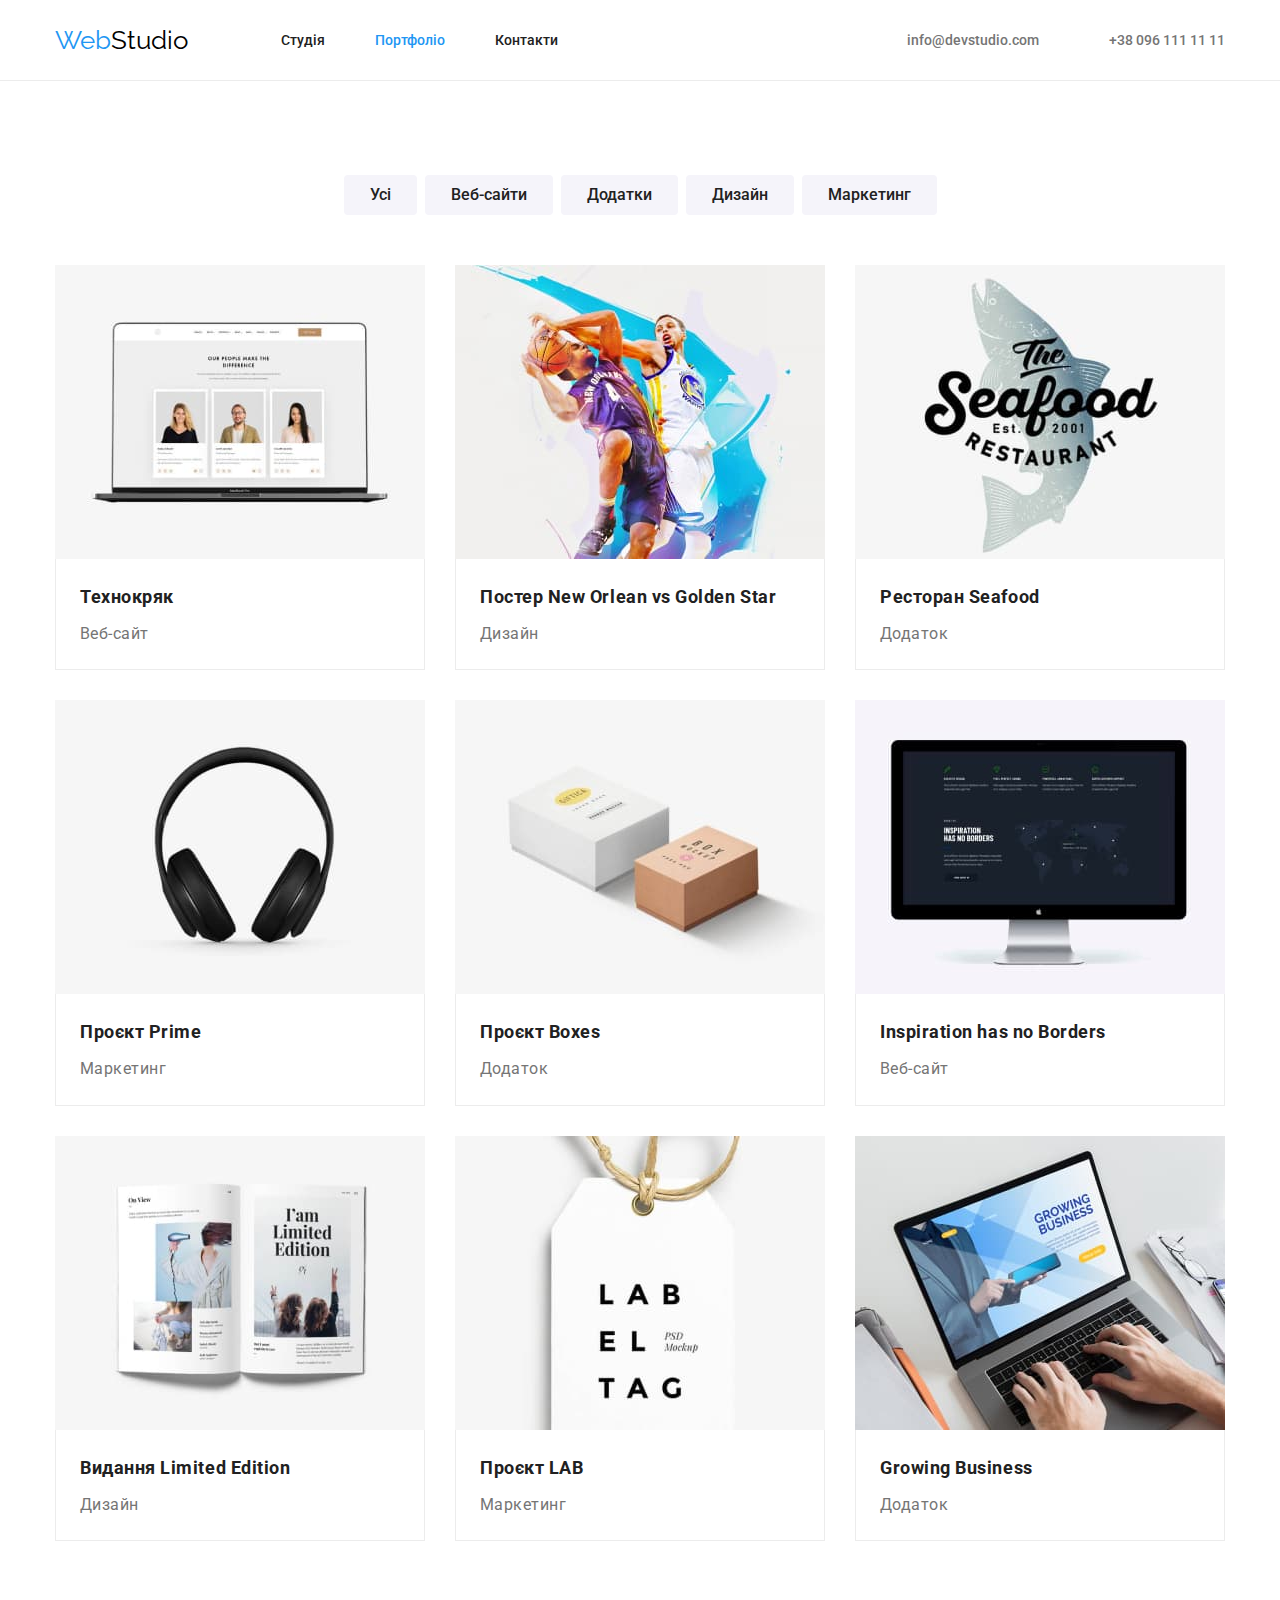
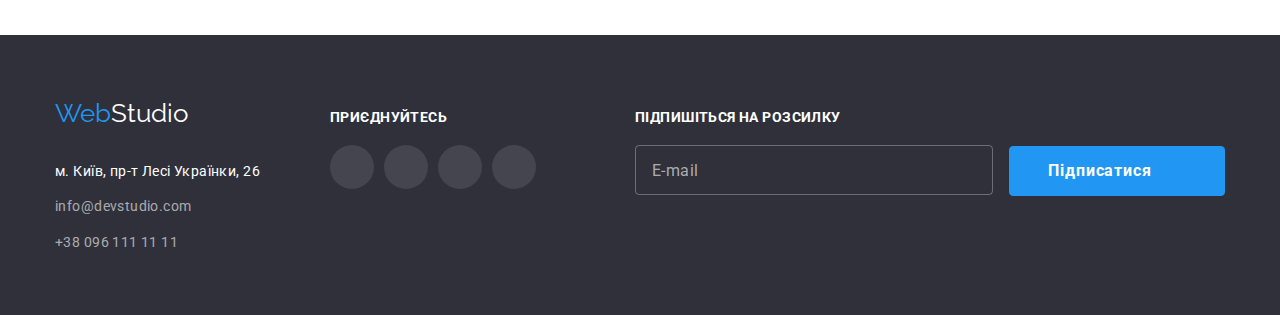
==== commit b43f6ee1: "Рефакторинг протфоліо" ====
--- a/portfolio.html
+++ b/portfolio.html
@@ -17,7 +17,7 @@
       rel="stylesheet"
       href="https://cdnjs.cloudflare.com/ajax/libs/modern-normalize/1.1.0/modern-normalize.min.css"
     />
-    <link rel="stylesheet" href="css/styles.css" />
+    <link rel="stylesheet" href="./css/main.min.css" />
   </head>
   <body>
     <!-- Header -->
@@ -77,29 +77,29 @@
       <section class="main-section">
         <div class="container">
           <h1 class="visually-hidden">Menu</h1>
-          <ul class="filter list">
+          <ul class="filter-list">
+            <li class="filter-list__button-items">
+              <button type="button" class="btn-element">Усі</button>
+            </li>
             <li class="button-items">
-              <button type="button" class="btn element">Усі</button>
+              <button type="button" class="btn-element">Веб-сайти</button>
             </li>
             <li class="button-items">
-              <button type="button" class="btn element">Веб-сайти</button>
+              <button type="button" class="btn-element">Додатки</button>
             </li>
             <li class="button-items">
-              <button type="button" class="btn element">Додатки</button>
-            </li>
-            <li class="button-items">
-              <button type="button" class="btn element">Дизайн</button>
+              <button type="button" class="btn-element">Дизайн</button>
             </li>
             <li class="button-items test">
-              <button type="button" class="btn element">Маркетинг</button>
+              <button type="button" class="btn-element">Маркетинг</button>
             </li>
           </ul>
 
           <h2 class="visually-hidden">Портфоліо</h2>
 
-          <ul class="portfolio list">
-            <li class="portfolio-item">
-              <a href="#" class="portfolio-link">
+          <ul class="portfolio-list">
+            <li class="portfolio-list__item">
+              <a href="#" class="portfolio-list__link">
                 <div class="text-position">
                   <img
                     src="images-portfolio/technocrack.jpg"
@@ -107,177 +107,177 @@
                     width="370"
                     class="img-box"
                   />
-                  <p class="description-text">
-                    Ресурс пропонує комплексні пропозиції з різним рівнем
-                    функціоналу та сервісів. Все це дозволить відвідувачу
-                    отримати вичерпні відомості про компанію чи приватну особу.
-                  </p>
-                </div>
-                <div class="item-container">
-                  <h3 class="subtitle portfolio">Технокряк</h3>
-                  <p class="subtitle-text type">Веб-сайт</p>
-                </div>
-              </a>
-            </li>
-            <li class="portfolio-item">
-              <a href="" class="portfolio-link">
+                  <p class="text-position__description">
+                    Ресурс пропонує комплексні пропозиції з різним рівнем
+                    функціоналу та сервісів. Все це дозволить відвідувачу
+                    отримати вичерпні відомості про компанію чи приватну особу.
+                  </p>
+                </div>
+                <div class="caption">
+                  <h3 class="caption__subtitle">Технокряк</h3>
+                  <p class="caption__text">Веб-сайт</p>
+                </div>
+              </a>
+            </li>
+            <li class="portfolio-list__item">
+              <a href="#" class="portfolio-list__link">
                 <div class="text-position">
                   <img
                     src="images-portfolio/new-orlean-vs-gs.jpg"
                     alt="Дизайн постеру з баскетболістами"
                     width="370"
                   />
-                  <p class="description-text">
-                    Ресурс пропонує комплексні пропозиції з різним рівнем
-                    функціоналу та сервісів. Все це дозволить відвідувачу
-                    отримати вичерпні відомості про компанію чи приватну особу.
-                  </p>
-                </div>
-                <div class="item-container">
-                  <h3 class="subtitle portfolio">
+                  <p class="text-position__description">
+                    Ресурс пропонує комплексні пропозиції з різним рівнем
+                    функціоналу та сервісів. Все це дозволить відвідувачу
+                    отримати вичерпні відомості про компанію чи приватну особу.
+                  </p>
+                </div>
+                <div class="caption">
+                  <h3 class="caption__subtitle">
                     Постер New Orlean vs Golden Star
                   </h3>
-                  <p class="subtitle-text type">Дизайн</p>
-                </div>
-              </a>
-            </li>
-            <li class="portfolio-item">
-              <a href="#" class="portfolio-link">
+                  <p class="caption__text">Дизайн</p>
+                </div>
+              </a>
+            </li>
+            <li class="portfolio-list__item">
+              <a href="#" class="portfolio-list__link">
                 <div class="text-position">
                   <img
                     src="images-portfolio/seafood.jpg"
                     alt="Логотип ресторану з морепродуктами"
                     width="370"
                   />
-                  <p class="description-text">
-                    Ресурс пропонує комплексні пропозиції з різним рівнем
-                    функціоналу та сервісів. Все це дозволить відвідувачу
-                    отримати вичерпні відомості про компанію чи приватну особу.
-                  </p>
-                </div>
-                <div class="item-container">
-                  <h3 class="subtitle portfolio">Ресторан Seafood</h3>
-                  <p class="subtitle-text type">Додаток</p>
-                </div>
-              </a>
-            </li>
-            <li class="portfolio-item">
-              <a href="" class="portfolio-link">
+                  <p class="text-position__description">
+                    Ресурс пропонує комплексні пропозиції з різним рівнем
+                    функціоналу та сервісів. Все це дозволить відвідувачу
+                    отримати вичерпні відомості про компанію чи приватну особу.
+                  </p>
+                </div>
+                <div class="caption">
+                  <h3 class="caption__subtitle">Ресторан Seafood</h3>
+                  <p class="caption__text">Додаток</p>
+                </div>
+              </a>
+            </li>
+            <li class="portfolio-list__item">
+              <a href="#" class="portfolio-list__link">
                 <div class="text-position">
                   <img
                     src="images-portfolio/prime.jpg"
                     alt="Навушники"
                     width="370"
                   />
-                  <p class="description-text">
-                    Ресурс пропонує комплексні пропозиції з різним рівнем
-                    функціоналу та сервісів. Все це дозволить відвідувачу
-                    отримати вичерпні відомості про компанію чи приватну особу.
-                  </p>
-                </div>
-                <div class="item-container">
-                  <h3 class="subtitle portfolio">Проєкт Prime</h3>
-                  <p class="subtitle-text type">Маркетинг</p>
-                </div>
-              </a>
-            </li>
-            <li class="portfolio-item">
-              <a href="" class="portfolio-link">
+                  <p class="text-position__description">
+                    Ресурс пропонує комплексні пропозиції з різним рівнем
+                    функціоналу та сервісів. Все це дозволить відвідувачу
+                    отримати вичерпні відомості про компанію чи приватну особу.
+                  </p>
+                </div>
+                <div class="caption">
+                  <h3 class="caption__subtitle">Проєкт Prime</h3>
+                  <p class="caption__text">Маркетинг</p>
+                </div>
+              </a>
+            </li>
+            <li class="portfolio-list__item">
+              <a href="#" class="portfolio-list__link">
                 <div class="text-position">
                   <img
                     src="images-portfolio/boxes.jpg"
                     alt="Коробки з написами"
                     width="370"
                   />
-                  <p class="description-text">
-                    Ресурс пропонує комплексні пропозиції з різним рівнем
-                    функціоналу та сервісів. Все це дозволить відвідувачу
-                    отримати вичерпні відомості про компанію чи приватну особу.
-                  </p>
-                </div>
-                <div class="item-container">
-                  <h3 class="subtitle portfolio">Проєкт Boxes</h3>
-                  <p class="subtitle-text type">Додаток</p>
-                </div>
-              </a>
-            </li>
-            <li class="portfolio-item">
-              <a href="" class="portfolio-link">
+                  <p class="text-position__description">
+                    Ресурс пропонує комплексні пропозиції з різним рівнем
+                    функціоналу та сервісів. Все це дозволить відвідувачу
+                    отримати вичерпні відомості про компанію чи приватну особу.
+                  </p>
+                </div>
+                <div class="caption">
+                  <h3 class="caption__subtitle">Проєкт Boxes</h3>
+                  <p class="caption__text">Додаток</p>
+                </div>
+              </a>
+            </li>
+            <li class="portfolio-list__item">
+              <a href="#" class="portfolio-list__link">
                 <div class="text-position">
                   <img
                     src="images-portfolio/inspiration.jpg"
                     alt="Екран комп'ютера"
                     width="370"
                   />
-                  <p class="description-text">
-                    Ресурс пропонує комплексні пропозиції з різним рівнем
-                    функціоналу та сервісів. Все це дозволить відвідувачу
-                    отримати вичерпні відомості про компанію чи приватну особу.
-                  </p>
-                </div>
-                <div class="item-container">
-                  <h3 class="subtitle portfolio">Inspiration has no Borders</h3>
-                  <p class="subtitle-text type">Веб-сайт</p>
-                </div>
-              </a>
-            </li>
-            <li class="portfolio-item">
-              <a href="" class="portfolio-link">
+                  <p class="text-position__description">
+                    Ресурс пропонує комплексні пропозиції з різним рівнем
+                    функціоналу та сервісів. Все це дозволить відвідувачу
+                    отримати вичерпні відомості про компанію чи приватну особу.
+                  </p>
+                </div>
+                <div class="caption">
+                  <h3 class="caption__subtitle">Inspiration has no Borders</h3>
+                  <p class="caption__text">Веб-сайт</p>
+                </div>
+              </a>
+            </li>
+            <li class="portfolio-list__item">
+              <a href="#" class="portfolio-list__link">
                 <div class="text-position">
                   <img
                     src="images-portfolio/lim-edition.jpg"
                     alt="Книга"
                     width="370"
                   />
-                  <p class="description-text">
-                    Ресурс пропонує комплексні пропозиції з різним рівнем
-                    функціоналу та сервісів. Все це дозволить відвідувачу
-                    отримати вичерпні відомості про компанію чи приватну особу.
-                  </p>
-                </div>
-                <div class="item-container">
-                  <h3 class="subtitle portfolio">Видання Limited Edition</h3>
-                  <p class="subtitle-text type">Дизайн</p>
-                </div>
-              </a>
-            </li>
-            <li class="portfolio-item">
-              <a href="" class="portfolio-link">
+                  <p class="text-position__description">
+                    Ресурс пропонує комплексні пропозиції з різним рівнем
+                    функціоналу та сервісів. Все це дозволить відвідувачу
+                    отримати вичерпні відомості про компанію чи приватну особу.
+                  </p>
+                </div>
+                <div class="caption">
+                  <h3 class="caption__subtitle">Видання Limited Edition</h3>
+                  <p class="caption__text">Дизайн</p>
+                </div>
+              </a>
+            </li>
+            <li class="portfolio-list__item">
+              <a href="#" class="portfolio-list__link">
                 <div class="text-position">
                   <img
                     src="images-portfolio/lab.jpg"
                     alt="Бірка з підписом 'Lab el tag'"
                     width="370"
                   />
-                  <p class="description-text">
-                    Ресурс пропонує комплексні пропозиції з різним рівнем
-                    функціоналу та сервісів. Все це дозволить відвідувачу
-                    отримати вичерпні відомості про компанію чи приватну особу.
-                  </p>
-                </div>
-                <div class="item-container">
-                  <h3 class="subtitle portfolio">Проєкт LAB</h3>
-                  <p class="subtitle-text type">Маркетинг</p>
-                </div>
-              </a>
-            </li>
-            <li class="portfolio-item">
-              <a href="" class="portfolio-link">
+                  <p class="text-position__description">
+                    Ресурс пропонує комплексні пропозиції з різним рівнем
+                    функціоналу та сервісів. Все це дозволить відвідувачу
+                    отримати вичерпні відомості про компанію чи приватну особу.
+                  </p>
+                </div>
+                <div class="caption">
+                  <h3 class="caption__subtitle">Проєкт LAB</h3>
+                  <p class="caption__text">Маркетинг</p>
+                </div>
+              </a>
+            </li>
+            <li class="portfolio-list__item">
+              <a href="#" class="portfolio-list__link">
                 <div class="text-position">
                   <img
                     src="images-portfolio/growing.jpg"
                     alt="Ноутбук з веб-сайтом на екрані"
                     width="370"
                   />
-                  <p class="description-text">
-                    Ресурс пропонує комплексні пропозиції з різним рівнем
-                    функціоналу та сервісів. Все це дозволить відвідувачу
-                    отримати вичерпні відомості про компанію чи приватну особу.
-                  </p>
-                </div>
-                <div class="item-container">
-                  <h3 class="subtitle portfolio">Growing Business</h3>
-                  <p class="subtitle-text type">Додаток</p>
+                  <p class="text-position__description">
+                    Ресурс пропонує комплексні пропозиції з різним рівнем
+                    функціоналу та сервісів. Все це дозволить відвідувачу
+                    отримати вичерпні відомості про компанію чи приватну особу.
+                  </p>
+                </div>
+                <div class="caption">
+                  <h3 class="caption__subtitle">Growing Business</h3>
+                  <p class="caption__text">Додаток</p>
                 </div>
               </a>
             </li>
@@ -286,27 +286,27 @@
       </section>
     </main>
     <!-- Footer -->
-    <footer>
-      <div class="footer container">
+    <footer class="footer">
+      <div class="footer-container">
         <div class="location-block">
-          <a href="#" class="logo footer"
-            >Web<span class="footer__logo--color">Studio</span></a
+          <a href="#" class="logo-footer"
+            >Web<span class="logo-footer--color">Studio</span></a
           >
 
           <address class="location">
-            <span class="location-address"
+            <span class="location__address"
               >м. Київ, пр-т Лесі Українки, 26</span
             >
-            <ul class="footer list">
-              <li class="footer__item item">
+            <ul class="location-list">
+              <li class="footer-list__item">
                 <a
                   href="mailto:info@devstudio.com"
-                  class="footer footer__contacts-link"
+                  class="footer__contacts-link"
                   >info@devstudio.com</a
                 >
               </li>
-              <li class="footer__item item">
-                <a href="tel:+380961111111" class="footer footer__contacts-link"
+              <li class="footer-list__item">
+                <a href="tel:+380961111111" class="footer__contacts-link"
                   >+38 096 111 11 11</a
                 >
               </li>
@@ -314,14 +314,14 @@
           </address>
         </div>
         <div class="social-block">
-          <h3 class="subscribe subtitle">приєднуйтесь</h3>
-          <ul class="list social-icons">
-            <li class="social-icons__item">
-              <a
-                class="social-icons__link social-icons__link--second-color"
+          <h3 class="social-block__subtitle">приєднуйтесь</h3>
+          <ul class="social-list">
+            <li class="social-list__item">
+              <a
+                class="social-list__link social-list__link--second-color"
                 href="#"
               >
-                <svg class="social-icons__icon">
+                <svg class="social-list__icon">
                   <use
                     class="icon"
                     href="./images/symbol-defs.svg#icon-instagram"
@@ -331,10 +331,10 @@
             </li>
             <li class="social-icons__item">
               <a
-                class="social-icons__link social-icons__link--second-color"
+                class="social-list__link social-list__link--second-color"
                 href="#"
               >
-                <svg class="social-icons__icon">
+                <svg class="social-list__icon">
                   <use
                     class="icon"
                     href="./images/symbol-defs.svg#icon-twitter"
@@ -344,10 +344,10 @@
             </li>
             <li class="social-icons__item">
               <a
-                class="social-icons__link social-icons__link--second-color"
+                class="social-list__link social-list__link--second-color"
                 href="#"
               >
-                <svg class="social-icons__icon">
+                <svg class="social-list__icon">
                   <use
                     class="icon"
                     href="./images/symbol-defs.svg#icon-facebook"
@@ -357,10 +357,10 @@
             </li>
             <li class="social-icons__item">
               <a
-                class="social-icons__link social-icons__link--second-color"
+                class="social-list__link social-list__link--second-color"
                 href="#"
               >
-                <svg class="social-icons__icon">
+                <svg class="social-list__icon">
                   <use
                     class="icon"
                     href="./images/symbol-defs.svg#icon-linkedin"
--- a/css/main.min.css
+++ b/css/main.min.css
@@ -0,0 +1 @@
+body{font-family:"Roboto",sans-serif;background-color:#fff;color:#757575;margin:0}img{display:block}.visually-hidden{position:absolute;width:1px;height:1px;margin:-1px;border:0;padding:0;white-space:nowrap;-webkit-clip-path:inset(100%);clip-path:inset(100%);clip:rect(0 0 0 0);overflow:hidden}.partner-list__link,.icon-container.feauture-box{display:flex;align-items:center;justify-content:center}.button__primary,.hero__title,.hero{margin-left:auto;margin-right:auto}.portfolio-list,.filter-list,.location-list,.partner-list,.social-list,.team-list,.about-list,.feauture-list,.site-nav,.contacts{list-style:none;padding:0;margin:0}.portfolio-list,.team-list,.about-list{display:flex;flex-wrap:wrap;gap:30px}.footer-container,.container{width:1200px;padding-left:15px;padding-right:15px;margin-top:0px;margin-left:auto;margin-right:auto}.logo-footer,.logo{font-family:"Raleway",sans-serif;font-size:26px;color:#2196f3;text-decoration:none;line-height:1.4}.site-nav__link,.contacts__link{display:flex;align-items:center;padding:32px 0;fill:#757575;color:#212121;text-decoration:none;font-weight:500;font-size:14px;line-height:1.17}.button-submit,.button__primary{display:inline-block;min-width:216px;height:50px;padding:10px 32px;border:2px solid rgba(0,0,0,0);border-radius:4px;font-size:16px;line-height:1.87;font-weight:700;letter-spacing:.06em;color:#fff;background-color:#2196f3;cursor:pointer;transition:color 250ms cubic-bezier(0.4, 0, 0.2, 1),background-color 250ms cubic-bezier(0.4, 0, 0.2, 1)}.section-team,.feauture-section,.section-about,.section-partner,.main-section{padding-top:94px;padding-bottom:94px}.title,.team__title,.about__title{color:#212121;margin-top:0;margin-bottom:50px;text-align:center;font-weight:700;font-size:36px;line-height:1.16}.caption__subtitle,.subscribe-form__title,.social-block__subtitle,.feauture-box__subtitle{margin-bottom:0;margin-top:0;font-weight:700;font-size:14px;line-height:1.15;letter-spacing:.03em;text-transform:uppercase;color:#212121}.section-about{padding-top:0}.page-header{min-height:80px;width:100%;top:0;left:0;background-color:#fff;border-bottom:1px solid #ececec}.header-container{width:1200px;padding:0 15px;margin:0 auto}.header-container--display{display:flex;align-items:center}.logo>.page-header__logo--color{color:#000}.main-nav{margin-left:93px}.site-nav,.contacts{display:flex;gap:50px}.contacts.list{margin-left:auto}.site-nav__link,.contacts__link{transition:color 250ms cubic-bezier(0.4, 0, 0.2, 1)}.site-nav__link:hover,.site-nav__link:hover,.site-nav__link:focus,.site-nav__link:focus,.contacts__link:hover,.contacts__link:hover,.contacts__link:focus,.contacts__link:focus{color:#2196f3;fill:#2196f3}.contacts__link{color:#757575}.site-nav__link--visit{position:relative;color:#2196f3}.icon-post,.icon-phone{display:inline-flex;align-items:center;margin-right:10px;cursor:pointer;transition:fill 250ms cubic-bezier(0.4, 0, 0.2, 1)}.icon-post .icon-post:hover,.icon-post .icon-post:focus,.icon-post .icon-phone:hover,.icon-post .icon-phone:focus,.icon-phone .icon-post:hover,.icon-phone .icon-post:focus,.icon-phone .icon-phone:hover,.icon-phone .icon-phone:focus{fill:currentColor}.hero{text-align:center;padding-top:200px;padding-bottom:200px;background-color:#2f303a}.hero__title{margin-top:0;margin-bottom:0;max-width:696px;padding:0;color:#fff;font-size:44px;font-weight:900;line-height:1.36;text-align:center;letter-spacing:.06em;text-transform:uppercase}.overlay{min-height:600px;max-width:1600px;background-color:#c4c4c4;background-image:linear-gradient(to right, rgba(47, 48, 58, 0.4), rgba(47, 48, 58, 0.4)),url(../images/dec-pic/overlay-1.jpg);background-repeat:no-repeat;background-size:cover}.button__primary{margin-top:30px;color:#fff;background-color:#2196f3;border:2px solid rgba(0,0,0,0)}.button__primary:hover,.button__primary:focus{background-color:#1d86dd}.button__primary:active{color:#2196f3;background-color:rgba(0,0,0,0);border:2px solid #2196f3;cursor:pointer}.feauture-list{display:flex;flex-wrap:wrap;font-size:14px;font-weight:400;line-height:1.7}.feauture-list__item{width:calc((100% - 90px)/4)}.feauture-list__item:not(:nth-child(4n)){margin-right:30px}.feauture-list__item:not(:nth-child(-n+4)){margin-bottom:0}.feauture-box__text{margin-top:10px;margin-bottom:0;font-weight:400;font-size:14px;line-height:1.17}.icon-container.feauture-box{width:270px;height:120px;background-color:#f5f4fa;margin-bottom:30px}.feature-box__icon{width:70px;height:70px}.about__title{text-align:center}.about-thumb{position:relative}.about-thumb__text{position:absolute;bottom:0;left:0;margin:0;width:100%;padding:27px 0;text-align:center;font-style:normal;font-weight:700;font-size:14px;line-height:1.14;text-align:center;letter-spacing:.03em;text-transform:uppercase;color:#fff;background-color:rgba(47,48,58,.8)}.section-team{background-color:#f5f4fa}.team__title{text-align:center;margin-bottom:50px}.team-list__item{background-color:#fff;box-shadow:0px 1px 3px rgba(0,0,0,.12),0px 1px 1px rgba(0,0,0,.14),0px 2px 1px rgba(0,0,0,.2);border-radius:0px 0px 4px 4px;font-weight:400;font-size:16px;line-height:1.2;text-align:center;letter-spacing:.03em;text-align:center}.team-box{padding-top:30px;padding-bottom:30px}.team-box__subtitle{margin:0;margin-bottom:10px;color:#212121;font-size:16px;font-weight:500;line-height:1.18}.team-box__text{margin:0;margin-bottom:16px;font-size:16px;line-height:1.18}.social-list{display:inline-flex;gap:10px}.social-list__link{display:inline-flex;width:44px;height:44px;justify-content:center;align-items:center;text-decoration:none;border-radius:50px;background-color:#fff;fill:#afb1b8;cursor:pointer;transition:background-color 250ms cubic-bezier(0.4, 0, 0.2, 1),fill 250ms cubic-bezier(0.4, 0, 0.2, 1)}.social-list__link:hover,.social-list__link:focus{fill:#fff;background-color:#2196f3}.social-list__icon{width:20px;height:20px;gap:30px}.partner-list{display:inline-flex;justify-content:center;flex-wrap:wrap;gap:30px}.partner-list__link{width:170px;height:92px;padding:0;margin-top:0;border:1px solid #afb1b8;border-radius:4px;fill:#afb1b8;transition:fill 250ms cubic-bezier(0.4, 0, 0.2, 1),border 250ms cubic-bezier(0.4, 0, 0.2, 1)}.partner-list__link:hover,.partner-list__link:focus{background-color:rgba(0,0,0,0);fill:#2196f3;border:1px solid #2196f3;box-shadow:none}.footer{padding-top:60px;padding-bottom:60px;background-color:#2f303a}.footer-container{display:flex;align-items:baseline}.logo-footer{display:inline-block;margin-bottom:28px}.logo-footer--color{color:#fff}.location-block{display:flex;flex-direction:column}.location{display:flex;flex-direction:column;font-style:normal;font-weight:400;font-size:14px;line-height:1.7;letter-spacing:.03em}.location__address{display:inline-block;color:#fff;margin-bottom:12px}.footer-list__item:nth-last-child(1){margin-top:12px}.footer__contacts-link{display:inline-block;padding:0px;font-weight:400;color:rgba(255,255,255,.6);text-decoration:none;transition:color 250ms cubic-bezier(0.4, 0, 0.2, 1)}.footer__contacts-link:hover,.footer__contacts-link:focus{color:#2196f3}.social-block{margin-left:70px}.social-block__subtitle{margin-bottom:20px;color:#fff}.social-list{display:inline-flex;gap:10px}.social-list__link--second-color{background-color:rgba(255,255,255,.1);fill:#fff}.subscribe-form{margin-left:auto}.subscribe-form__title{margin-top:0;margin-bottom:20px;color:#fff;translate:border 2s cubic-bezier(0.4, 0, 0.2, 1)}.subscribe-form__input{width:358px;height:50px;padding-left:16px;background-color:rgba(0,0,0,0);color:#fff;border:1px solid rgba(255,255,255,.3);filter:drop-shadow(0px 4px 4px var(--filter-d-shadow));border-radius:4px;transition:border 250ms cubic-bezier(0.4, 0, 0.2, 1)}.subscribe-form__input:focus{border:1px solid #2196f3;outline:none}.subscribe-form__input::-moz-placeholder{font-weight:400;font-size:16px;line-height:20px;letter-spacing:.03em;pointer-events:none;color:rgba(255,255,255,.6)}.subscribe-form__input::placeholder{font-weight:400;font-size:16px;line-height:20px;letter-spacing:.03em;pointer-events:none;color:rgba(255,255,255,.6)}.button-submit{width:200px;margin-left:12px;display:inline-flex;justify-content:center;align-items:center;gap:10px;background-color:#2196f3;border:1px solid #2196f3;border-radius:4px;color:#fff;fill:#fff;transition:background-color 250ms cubic-bezier(0.4, 0, 0.2, 1),color 250ms cubic-bezier(0.4, 0, 0.2, 1),fill 250ms cubic-bezier(0.4, 0, 0.2, 1)}.button-submit:hover,.button-submit:focus{background-color:#1d86dd}.button-submit:active{background-color:rgba(0,0,0,0);color:#2196f3;fill:#2196f3}.filter-list{display:flex;flex-wrap:wrap;justify-content:center;gap:8px;margin-bottom:50px;padding:0}.filter-list__button-items{min-width:73px}.btn-element{font-size:16px;font-weight:500;line-height:1.6;text-align:center;border:1px solid rgba(0,0,0,0);border-radius:4px;padding:6px 25px;cursor:pointer;color:#212121;background-color:#f5f4fa;transition:background-color 250ms cubic-bezier(0.4, 0, 0.2, 1),color 250ms cubic-bezier(0.4, 0, 0.2, 1),box-shadow 250ms cubic-bezier(0.4, 0, 0.2, 1)}.btn-element:hover,.btn-element:focus{color:#fff;background-color:#1d86dd;box-shadow:0px 3px 1px rgba(0,0,0,.1),0px 1px 2px rgba(0,0,0,.08),0px 2px 2px rgba(0,0,0,.12)}.btn-element:active{color:#2196f3;background-color:#fff;border:1px solid rgba(0,0,0,0)}.portfolio-list__link{display:block;text-decoration:none;transition:box-shadow 250ms cubic-bezier(0.4, 0, 0.2, 1)}.portfolio-list__link:hover,.portfolio-list__link:focus{box-shadow:0px 1px 1px rgba(0,0,0,.12),0px 4px 4px rgba(0,0,0,.06),1px 4px 6px rgba(0,0,0,.16)}.portfolio-list__link:hover .text-position__description{transform:translateY(0)}.text-position{position:relative;overflow:hidden}.text-position__description{position:absolute;top:0%;left:0;display:block;margin:0;padding:63px 24px;height:100%;font-style:normal;font-weight:400;font-size:18px;line-height:1.55;letter-spacing:.03em;color:#fff;background-color:rgba(33,150,243,.9);transition:transform 250ms cubic-bezier(0.4, 0, 0.2, 1);transform:translateY(100%)}.caption{padding:20px 24px;background-color:#fff;border-left:1px solid #ececec;border-right:1px solid #ececec;border-bottom:1px solid #ececec}.caption__subtitle{text-transform:none;font-size:18px;line-height:2;letter-spacing:6%}.caption__text{margin:0;margin-top:4px;font-weight:400;font-size:16px;line-height:1.9;letter-spacing:.03em;color:#757575}.backdrop{position:fixed;top:0;left:0;width:100%;height:100%;background-color:rgba(0,0,0,.1);transition:opacity 250ms cubic-bezier(0.4, 0, 0.2, 1),visibility 250ms cubic-bezier(0.4, 0, 0.2, 1)}.backdrop.is-hidden{visibility:hidden;opacity:0;pointer-events:none}.modal{position:absolute;top:50%;left:50%;transform:translate(-50%, -50%) scale(1);min-width:528px;background-color:#fff;box-shadow:0px 1px 3px rgba(0,0,0,.12),0px 1px 1px rgba(0,0,0,.14),0px 2px 1px rgba(0,0,0,.2);border-radius:4px;opacity:1;transition:transform 250ms cubic-bezier(0.4, 0, 0.2, 1)}.backdrop.is-hidden .modal{transform:translate(-50%, -25%) scale(0)}.close{position:absolute;top:6px;right:7px;padding:0;margin:0;width:30px;height:30px;background-color:rgba(0,0,0,0);border:1px solid rgba(0,0,0,.1);border-radius:50px}.icon-close{position:absolute;top:50%;left:50%;transform:translate(-50%, -50%);transition:fill 250ms cubic-bezier(0.4, 0, 0.2, 1);cursor:pointer}.close:hover .icon-close{fill:#2196f3}.submit-form{padding:40px;margin:0}.submit-form__title{margin:0;margin-bottom:12px;text-align:center;font-weight:700;font-size:20px;line-height:1.15;letter-spacing:.03em;color:#212121}.form-field{position:relative;display:flex;flex-direction:column;margin-bottom:10px;font-weight:400;font-size:12px;line-height:14px;letter-spacing:.01em}.form-field>.label{margin-bottom:4px}.form-field .form-input{position:relative;margin:0;padding:0;padding-left:42px;height:40px;border:1px solid rgba(33,33,33,.2);border-radius:4px;transition:border 250ms cubic-bezier(0.4, 0, 0.2, 1)}.form-field>.form-input:focus{border:1px solid #2196f3;outline:none}.form-field textarea{width:448px;height:120px;resize:none;padding:12px 16px;margin-bottom:0;border:1px solid rgba(33,33,33,.2);border-radius:4px;transition:border 250ms cubic-bezier(0.4, 0, 0.2, 1)}.form-field textarea textarea:focus{border:1px solid #2196f3;outline:none}.form-input~.input-icon{fill:var(--logo-color);transition:fill 250ms cubic-bezier(0.4, 0, 0.2, 1)}.form-input~.input-icon:focus~.input-icon{fill:#2196f3}.input-icon{position:absolute;display:inline-block;top:50%;left:15px}textarea::-moz-placeholder{font-style:normal;font-weight:400;font-size:12px;line-height:14px;letter-spacing:.01em;color:rgba(117,117,117,.5)}textarea::placeholder{font-style:normal;font-weight:400;font-size:12px;line-height:14px;letter-spacing:.01em;color:rgba(117,117,117,.5)}/*# sourceMappingURL=main.min.css.map */